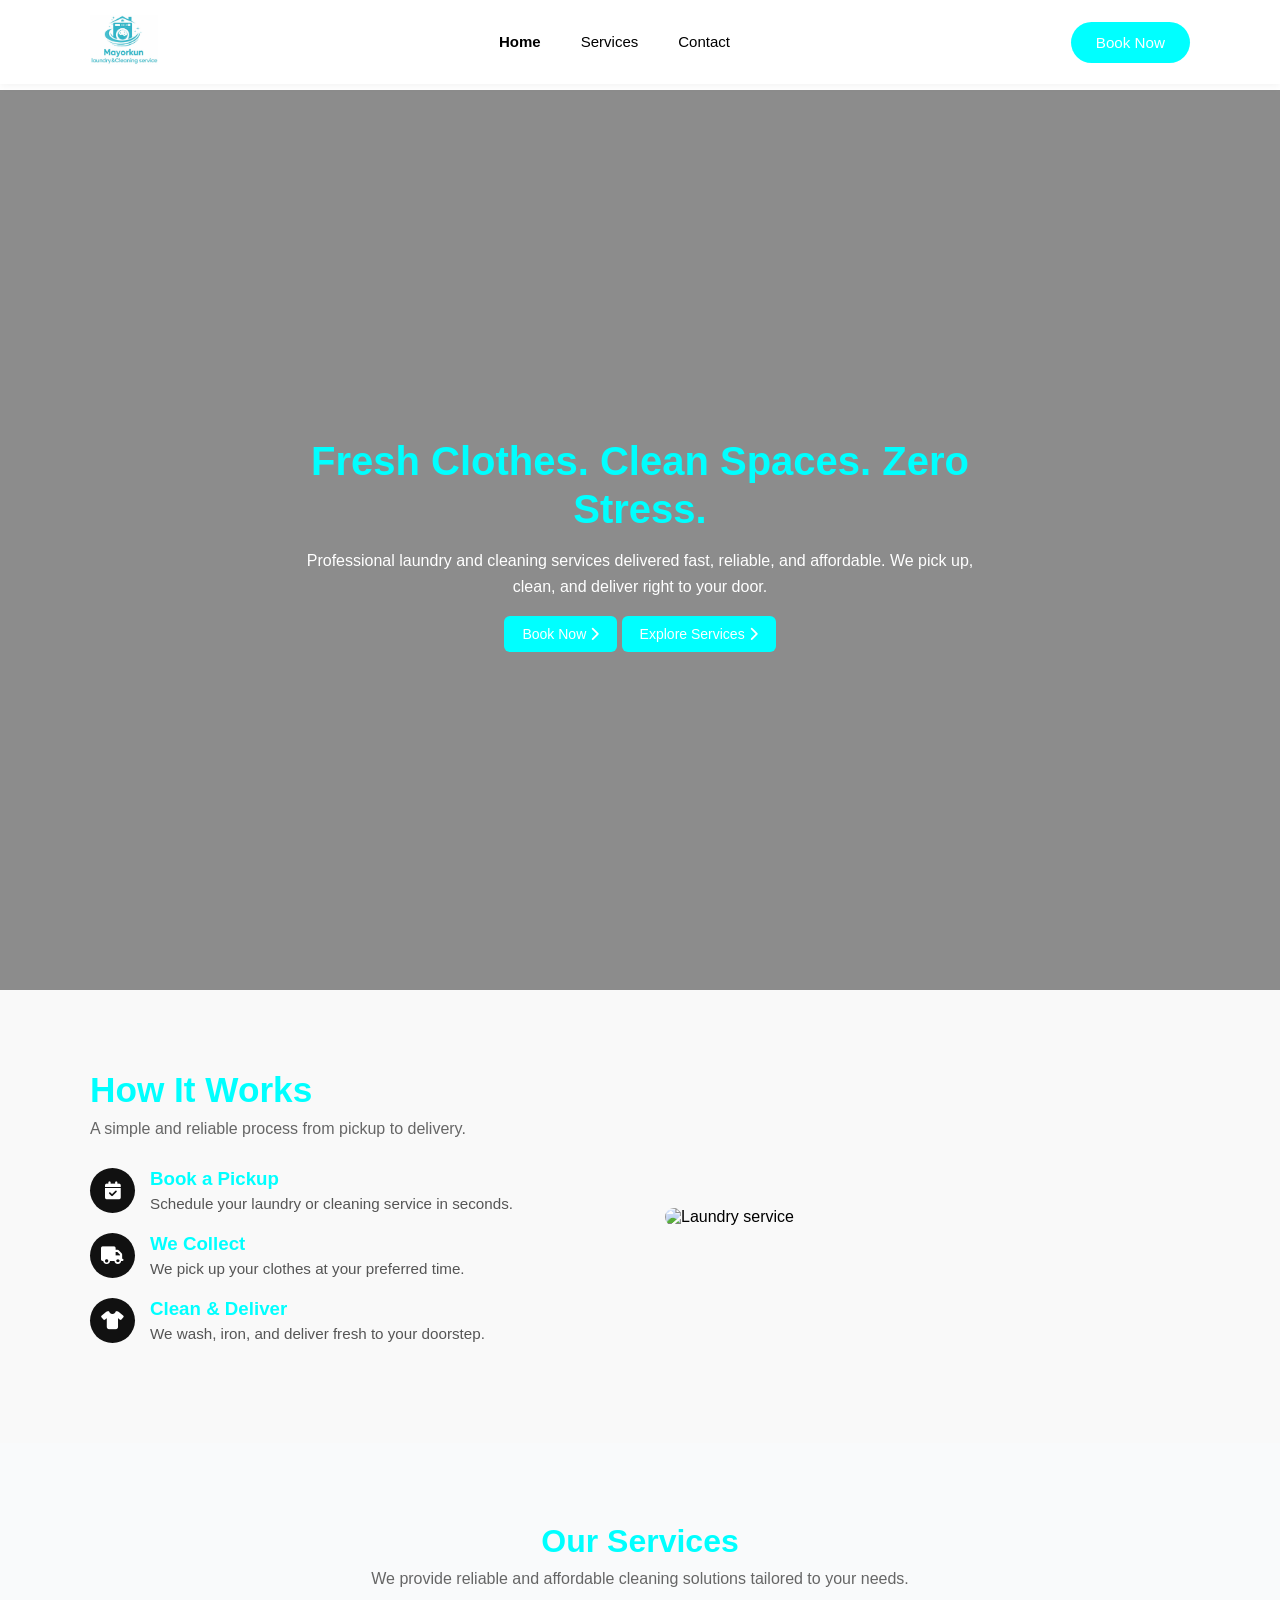
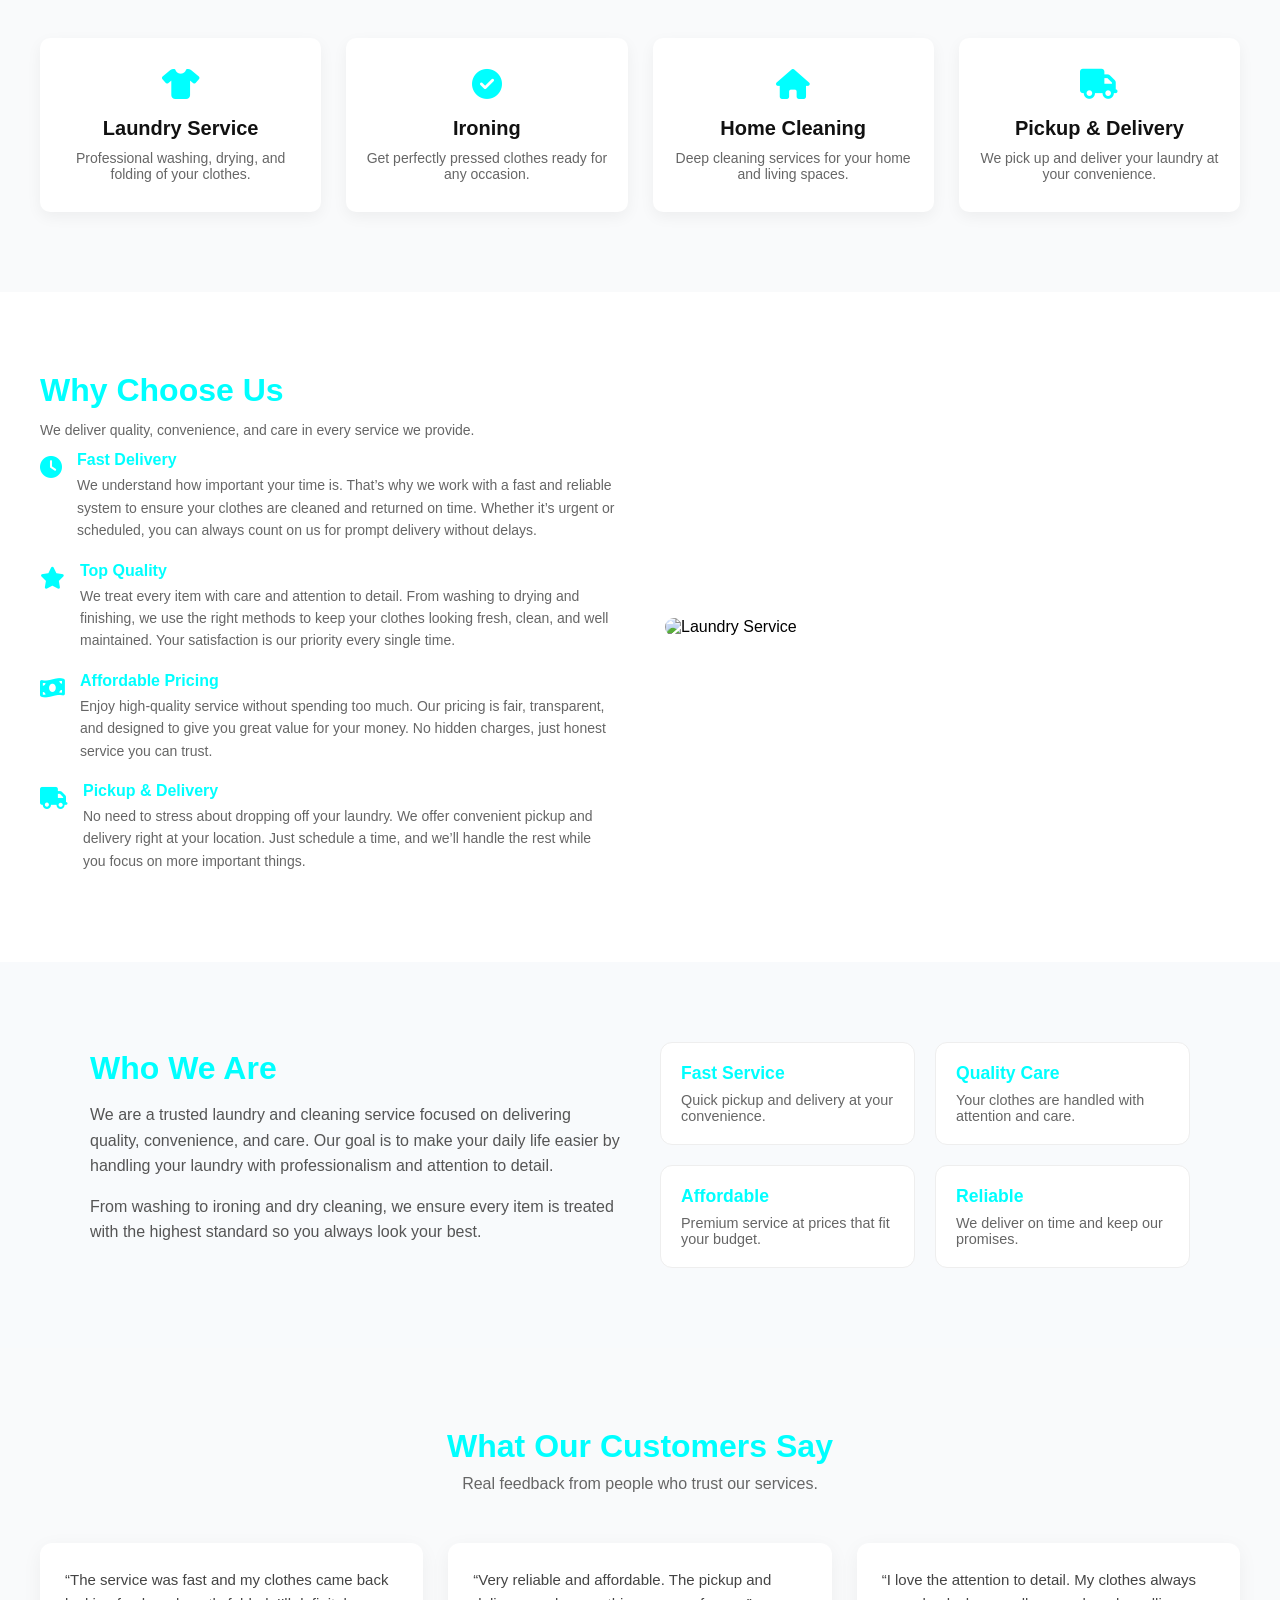
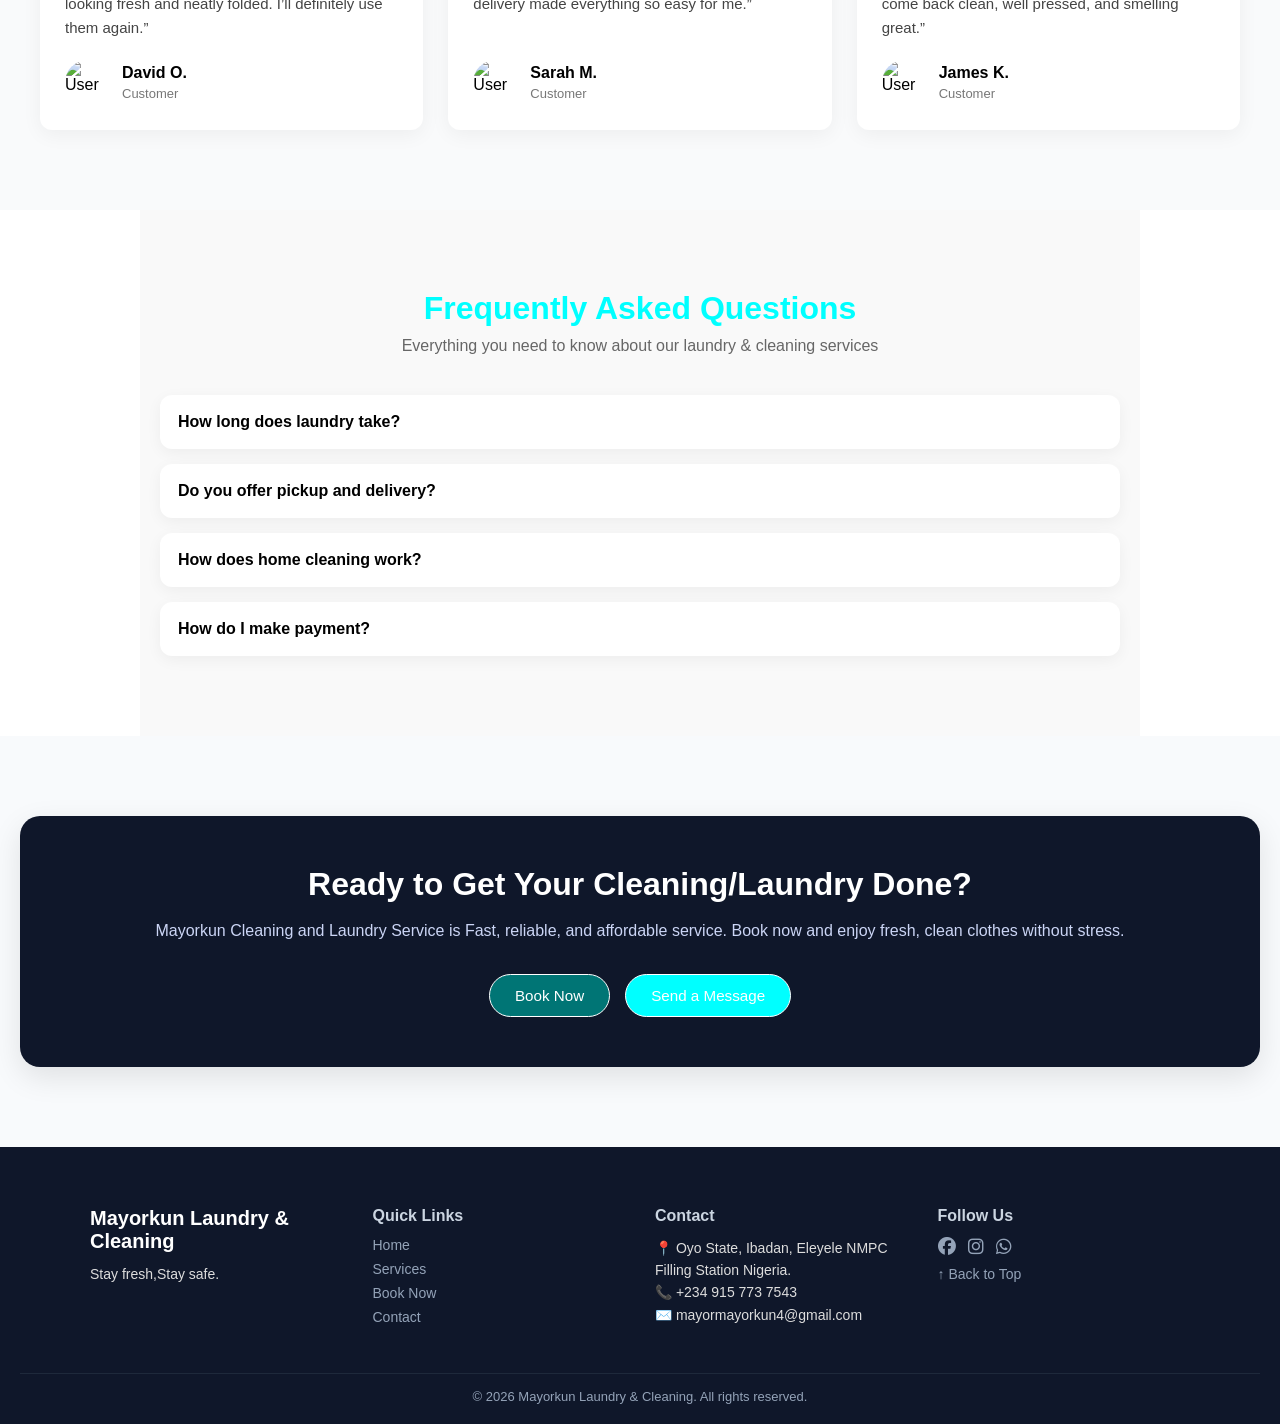
==== index.html @ 7043d541 "first commit" ====
<!DOCTYPE html>
<html lang="en">
<head>
<meta charset="UTF-8">
<meta name="viewport" content="width=device-width, initial-scale=1.0">
<title>Mayorkun Laundry & Cleaning Services</title>
<link rel="stylesheet" href="style.css">
<link rel="stylesheet" href="https://cdnjs.cloudflare.com/ajax/libs/font-awesome/6.5.1/css/all.min.css">
<link rel="icon" href="./favicon.ico">
</head>

<body>
    <header class="header">
  <div class="container nav-wrapper">

    <!-- LOGO -->
    <div class="logo">
      <img src="images/Mayorkun logo.png" alt="Mayorkun Logo">
    </div>

   <nav class="nav" id="navMenu">
          <ul role="role" class="nav-list">
            <li role="listitem"><a href="index.html" class="nav-link active">Home</a></li>
            <li role="listitem"><a href="services.html">Services</a></li>
            <li role="listitem"><a href="Contact.html">Contact</a></li>
          </ul>
        </nav>

      <!-- CTA inside mobile -->
      <a href="booking.html" class="btn mobile-btn">Book Now</a>
    </nav>

    <!-- CTA (Desktop) -->
    <a href="booking.html" class="btn desktop-btn">Book Now</a>

    <!-- TOGGLE -->
    <div class="menu-toggle" id="menuToggle">
      ☰
    </div>

  </div>
</header>

<section class="hero">
  <div class="hero-overlay"></div>

  <div class="hero-content">
    <h1>Fresh Clothes. Clean Spaces. Zero Stress.</h1>
    <p>Professional laundry and cleaning services delivered fast, reliable, and affordable. We pick up, clean, and deliver right to your door.</p>

    <div class="hero-buttons">
      <a href="booking.html" class="button-primary">Book Now <i class="fa-solid fa-chevron-right"></i></a>
      <a href="services.html" class="button-secondary">Explore Services <i class="fa-solid fa-chevron-right"></i></a>
    </div>
  </div>
</section>
  
<section class="how-section" id="how">
  <div class="how-wrapper">

    <div class="how-left">
      <h2>How It Works</h2>
      <p class="how-subtitle">
        A simple and reliable process from pickup to delivery.
      </p>

      <div class="how-step">
        <div class="how-icon">
          <i class="fas fa-calendar-check"></i>
        </div>
        <div class="how-text">
          <h3>Book a Pickup</h3>
          <p>Schedule your laundry or cleaning service in seconds.</p>
        </div>
      </div>

      <div class="how-step">
        <div class="how-icon">
          <i class="fas fa-truck"></i>
        </div>
        <div class="how-text">
          <h3>We Collect</h3>
          <p>We pick up your clothes at your preferred time.</p>
        </div>
      </div>

      <div class="how-step">
        <div class="how-icon">
          <i class="fas fa-shirt"></i>
        </div>
        <div class="how-text">
          <h3>Clean & Deliver</h3>
          <p>We wash, iron, and deliver fresh to your doorstep.</p>
        </div>
      </div>

    </div>

    <div class="how-right">
      <img src="./images/young-african-american-man-doing-laundry (1).jpg" alt="Laundry service">
    </div>

  </div>
</section>

<section class="services">
  <div class="services-wrapper">
    
    <div class="services-header">
      <h2>Our Services</h2>
      <p>We provide reliable and affordable cleaning solutions tailored to your needs.</p>
    </div>

    <div class="services-grid">

      <div class="service-card">
        <div class="icon">
          <i class="fas fa-tshirt"></i>
        </div>
        <h3>Laundry Service</h3>
        <p>Professional washing, drying, and folding of your clothes.</p>
      </div>

      <div class="service-card">
        <div class="icon">
          <i class="fas fa-check-circle"></i>
        </div>
        <h3>Ironing</h3>
        <p>Get perfectly pressed clothes ready for any occasion.</p>
      </div>

      <div class="service-card">
        <div class="icon">
          <i class="fas fa-home"></i>
        </div>
        <h3>Home Cleaning</h3>
        <p>Deep cleaning services for your home and living spaces.</p>
      </div>

      <div class="service-card">
        <div class="icon">
          <i class="fas fa-truck"></i>
        </div>
        <h3>Pickup & Delivery</h3>
        <p>We pick up and deliver your laundry at your convenience.</p>
      </div>

    </div>

  </div>
</section>

<section class="why-us">
  <div class="why-wrapper">

    <div class="why-text">
      <h2>Why Choose Us</h2>
      <p>We deliver quality, convenience, and care in every service we provide.</p>

      <div class="why-items">

        <div class="why-item">
          <i class="fas fa-clock"></i>
          <div>
            <h4>Fast Delivery</h4>
            <p>We understand how important your time is. That’s why we work with a fast and reliable system to ensure your clothes are cleaned and returned on time. Whether it’s urgent or scheduled, you can always count on us for prompt delivery without delays.</p>
          </div>
        </div>

        <div class="why-item">
          <i class="fas fa-star"></i>
          <div>
            <h4>Top Quality</h4>
            <p>We treat every item with care and attention to detail. From washing to drying and finishing, we use the right methods to keep your clothes looking fresh, clean, and well maintained. Your satisfaction is our priority every single time.</p>
          </div>
        </div>

        <div class="why-item">
          <i class="fas fa-money-bill-wave"></i>
          <div>
            <h4>Affordable Pricing</h4>
            <p>Enjoy high-quality service without spending too much. Our pricing is fair, transparent, and designed to give you great value for your money. No hidden charges, just honest service you can trust.</p>
          </div>
        </div>

        <div class="why-item">
          <i class="fas fa-truck"></i>
          <div>
            <h4>Pickup & Delivery</h4>
            <p>No need to stress about dropping off your laundry. We offer convenient pickup and delivery right at your location. Just schedule a time, and we’ll handle the rest while you focus on more important things.</p>
          </div>
        </div>

      </div>
    </div>

    <div class="why-image">
      <img src="./images/hero section img.jpg" alt="Laundry Service">
    </div>

  </div>
</section>

<section class="about-section">
  <div class="about-container">

    <!-- Left Content -->
    <div class="about-text">
      <h2>Who We Are</h2>
      <p>
        We are a trusted laundry and cleaning service focused on delivering
        quality, convenience, and care. Our goal is to make your daily life
        easier by handling your laundry with professionalism and attention to detail.
      </p>

      <p>
        From washing to ironing and dry cleaning, we ensure every item is treated
        with the highest standard so you always look your best.
      </p>
    </div>

    <!-- Right Content -->
    <div class="about-cards">

      <div class="about-card">
        <h3>Fast Service</h3>
        <p>Quick pickup and delivery at your convenience.</p>
      </div>

      <div class="about-card">
        <h3>Quality Care</h3>
        <p>Your clothes are handled with attention and care.</p>
      </div>

      <div class="about-card">
        <h3>Affordable</h3>
        <p>Premium service at prices that fit your budget.</p>
      </div>

      <div class="about-card">
        <h3>Reliable</h3>
        <p>We deliver on time and keep our promises.</p>
      </div>

    </div>

  </div>
</section>

<section class="testimonials">
  <div class="testimonials-wrapper">

    <div class="testimonials-header">
      <h2>What Our Customers Say</h2>
      <p>Real feedback from people who trust our services.</p>
    </div>

    <div class="testimonials-grid">

      <div class="testimonial-card">
        <p class="quote">
          “The service was fast and my clothes came back looking fresh and neatly folded. I’ll definitely use them again.”
        </p>
        <div class="user">
          <img src="./images/black man.jpg.jpg" alt="User">
          <div>
            <h4>David O.</h4>
            <span>Customer</span>
          </div>
        </div>
      </div>

      <div class="testimonial-card">
        <p class="quote">
          “Very reliable and affordable. The pickup and delivery made everything so easy for me.”
        </p>
        <div class="user">
          <img src="./images/stylish-african-american-girl-sunglasses-posed-modern-cafe.jpg" alt="User">
          <div>
            <h4>Sarah M.</h4>
            <span>Customer</span>
          </div>
        </div>
      </div>

      <div class="testimonial-card">
        <p class="quote">
          “I love the attention to detail. My clothes always come back clean, well pressed, and smelling great.”
        </p>
        <div class="user">
          <img src="./images/medium-shot-man-repairing-fashion-goods.jpg" alt="User">
          <div>
            <h4>James K.</h4>
            <span>Customer</span>
          </div>
        </div>
      </div>

    </div>

  </div>
</section>

<section class="faq-section">
  <h2>Frequently Asked Questions</h2>
  <p class="faq-subtitle">Everything you need to know about our laundry & cleaning services</p>

  <div class="faq-container">

    <div class="faq-item">
      <button class="faq-question">How long does laundry take?</button>
      <div class="faq-answer">
        <p>Standard laundry service is completed within 24–48 hours depending on the volume.</p>
      </div>
    </div>

    <div class="faq-item">
      <button class="faq-question">Do you offer pickup and delivery?</button>
      <div class="faq-answer">
        <p>Yes, we offer convenient pickup and delivery services for all laundry orders.</p>
      </div>
    </div>

    <div class="faq-item">
      <button class="faq-question">How does home cleaning work?</button>
      <div class="faq-answer">
        <p>Our team comes to your location at the scheduled time and handles all cleaning tasks professionally.</p>
      </div>
    </div>

    <div class="faq-item">
      <button class="faq-question">How do I make payment?</button>
      <div class="faq-answer">
        <p>Payment can be made after service completion via transfer or cash depending on your preference.</p>
      </div>
    </div>

  </div>
</section>
   
<section class="cta-section">
  <div class="cta-container">
    
    <h2>Ready to Get Your Cleaning/Laundry Done?</h2>
    <p>
      Mayorkun Cleaning and Laundry Service is Fast, reliable, and affordable service.
      Book now and enjoy fresh, clean clothes without stress.
    </p>

    <div class="cta-buttons">
      <a href="booking.html" class="btn primary">Book Now</a>
      <a href="contact.html" class="btn secondary">Send a Message</a>
    </div>

  </div>
</section>

<footer class="footer">

  <div class="footer-container">

    <!-- Brand -->
    <div class="footer-box">
      <h3>Mayorkun Laundry & Cleaning</h3>
      <p>Stay fresh,Stay safe.</p>
    </div>

    <!-- Quick Links -->
    <div class="footer-box">
      <h4>Quick Links</h4>
      <a href="index.html">Home</a>
      <a href="services.html">Services</a>
      <a href="booking.html">Book Now</a>
      <a href="contact.html">Contact</a>
    </div>

    <!-- Contact -->
    <div class="footer-box">
      <h4>Contact</h4>
      <p>📍 Oyo State, Ibadan, Eleyele NMPC Filling Station Nigeria.</p>
      <p>📞 +234 915 773 7543</p>
      <p>✉️ mayormayorkun4@gmail.com</p>
    </div>

    <!-- Social -->
    <div class="footer-box">
      <h4>Follow Us</h4>
      <div class="socials">
        <a href="#"><i class="fa-brands fa-facebook"></i></a>
        <a href="#"><i class="fa-brands fa-instagram"></i></a>
        <a href="#"><i class="fa-brands fa-whatsapp"></i></a>
      </div>

      <!-- BACK TO TOP -->
      <a href="#" class="back-to-top">
        ↑ Back to Top
      </a>
    </div>

  </div>

  <div class="footer-bottom">
    <p>© 2026 Mayorkun Laundry & Cleaning. All rights reserved.</p>
  </div>

</footer>

   <script src="./js/script.js"></script>
</body>
---- style.css ----
/* RESET */
* {
  margin: 0;
  padding: 0;
  box-sizing: border-box;
  font-family: Arial, sans-serif;
}

html {
  scroll-behavior: smooth;
}

/* CONTAINER */
.container {
  width: 90%;
  max-width: 1100px;
  margin: auto;
}

/* HEADER */
.header {
  position: fixed;
  width: 100%;
  top: 0;
  background: #fff;
  box-shadow: 0 2px 8px rgba(0, 0, 0, 0.05);
  z-index: 1000;
}

.nav-wrapper {
  display: flex;
  align-items: center;
  justify-content: space-between;
  padding: 15px 0;
}

/* LOGO */
.logo img {
  height: 50px;
  width: auto;
}

/* NAV */
.nav {
  display: flex;
  gap: 25px;
  align-items: center;
}

.nav a {
  text-decoration: none;
  color: black;
  font-size: 15px;
  transition: 0.3s;
}

.desktop-btn {
  display: inline-block;
}

.mobile-btn {
  display: none;
}

.nav a:hover {
  color: #007575;
}

.nav-link.active {
  font-weight: 600;
}

.nav ul {
  display: flex;
  gap: 40px;
  align-items: center;
  list-style: none; /* removes bullets */
  padding: 0;
  margin: 0;
}

.menu-toggle {
  color: aqua;
}

/* BUTTON */
.btn {
  background: #00ffff;
  color: white;
  padding: 10px 18px;
  border-radius: 6px;
  text-decoration: none;
  font-size: 14px;
  transition: 0.3s;
}

.btn:hover {
  background: #007575;
}

.hero-buttons {
  margin-top: 15px;
}

/* TOGGLE */
.menu-toggle {
  display: none;
  font-size: 26px;
  cursor: pointer;
}

.button-primary {
  background: #00ffff;
  color: white;
  padding: 10px 18px;
  border-radius: 6px;
  text-decoration: none;
  font-size: 14px;
  transition: 0.3s;
}

.button-primary:hover {
  background: #007575;
}

.button-secondary {
  background: #00ffff;
  color: white;
  padding: 10px 18px;
  border-radius: 6px;
  text-decoration: none;
  font-size: 14px;
  transition: 0.3s;
}

.button-secondary:hover {
  background: #007575;
}

.hero {
  position: relative;
  height: 100vh;
  margin-top: 90px;
  display: flex;
  align-items: center;
  justify-content: center;
  text-align: center;
  background: url("./images/hero\ img.jpg") center/cover no-repeat;
  overflow: hidden;
}

.hero-overlay {
  position: absolute;
  inset: 0;
  background: rgba(0, 0, 0, 0.45);
}

.hero-content {
  position: relative;
  z-index: 2;
  color: #fff;
  max-width: 750px;
  padding: 20px;
}

.hero-content h1 {
  font-size: 2.5rem;
  margin-bottom: 15px;
  line-height: 1.2;
  color: aqua;
}

.hero-content p {
  font-size: 1rem;
  color: #fff;
  margin-bottom: 25px;
  line-height: 1.6;
}

@keyframes heroZoom {
  from {
    transform: scale(1);
  }
  to {
    transform: scale(1.08);
  }
}

.hero {
  animation: heroZoom 12s ease-in-out infinite alternate;
}

.how-section {
  padding: 80px 20px;
  background: #f9f9f9;
}

/* WRAPPER (NO conflicts) */
.how-wrapper {
  max-width: 1100px;
  margin: auto;

  display: flex;
  align-items: center;
  justify-content: space-between;

  gap: 50px;
}

/* LEFT SIDE */
.how-left {
  flex: 1;
  color: #00ffff;
}

.how-left h2 {
  font-size: 2.2rem;
  margin-bottom: 10px;
}

.how-subtitle {
  color: #666;
  margin-bottom: 30px;
}

/* STEP BLOCK */
.how-step {
  display: flex;
  gap: 15px;
  margin-bottom: 20px;
  align-items: flex-start;
}

/* ICON */
.how-icon {
  width: 45px;
  height: 45px;
  background: #111;
  color: #fff;

  display: flex;
  align-items: center;
  justify-content: center;

  border-radius: 50%;
  flex-shrink: 0;
  font-size: 18px;
}

/* TEXT */
.how-text h3 {
  margin-bottom: 5px;
}

.how-text p {
  color: #555;
  font-size: 0.95rem;
}

/* RIGHT IMAGE */
.how-right {
  flex: 1;
}

.how-right img {
  width: 100%;
  display: block;
  border-radius: 10px;
}

.how-icon:hover {
  background: #00ffff;
}

.services {
  padding: 80px 20px;
  background: #f9fafb;
}

.services-wrapper {
  max-width: 1200px;
  margin: 0 auto;
}

.services-header {
  text-align: center;
  margin-bottom: 50px;
}

.services-header h2 {
  font-size: 32px;
  margin-bottom: 10px;
  color: #00ffff;
}

.services-header p {
  color: #666;
  font-size: 16px;
}

/* Grid */
.services-grid {
  display: grid;
  grid-template-columns: repeat(4, 1fr);
  gap: 25px;
}

/* Cards */
.service-card {
  background: #fff;
  padding: 30px 20px;
  text-align: center;
  border-radius: 10px;
  transition: 0.3s ease;
  box-shadow: 0 5px 15px rgba(0, 0, 0, 0.05);
}

.service-card:hover {
  transform: translateY(-10px);
}

.service-card .icon {
  font-size: 30px;
  margin-bottom: 15px;
  color: #00ffff;
}

.service-card h3 {
  font-size: 20px;
  margin-bottom: 10px;
  color: #111;
}

.service-card p {
  font-size: 14px;
  color: #666;
}

.why-us {
  padding: 80px 20px;
  background: #ffffff;
}

.why-wrapper {
  max-width: 1200px;
  margin: 0 auto;
  display: grid;
  grid-template-columns: 1fr 1fr;
  gap: 50px;
  align-items: center;
}

.why-text h2 {
  font-size: 32px;
  margin-bottom: 10px;
  color: #00ffff;
}

.why-text p {
  color: #666;
  margin-bottom: 10px;
  font-size: 14px;
  line-height: 1.6;
}

/* Items */
.why-items {
  display: flex;
  flex-direction: column;
  gap: 10px;
}

.why-item {
  display: flex;
  align-items: flex-start;
  gap: 15px;
}

.why-item i {
  font-size: 22px;
  color: #00ffff;
  margin-top: 5px;
}

.why-item h4 {
  margin-bottom: 5px;
  color: #00ffff;
}

.why-item p {
  font-size: 14px;
  color: #666;
}

/* Image */
.why-image img {
  width: 100%;
  border-radius: 10px;
}

.testimonials {
  padding: 80px 20px;
  background: #f9fafb;
}

.testimonials-wrapper {
  max-width: 1200px;
  margin: 0 auto;
}

.testimonials-header {
  text-align: center;
  margin-bottom: 50px;
}

.testimonials-header h2 {
  font-size: 32px;
  margin-bottom: 10px;
  color: #00ffff;
}

.testimonials-header p {
  color: #666;
}

/* Grid */
.testimonials-grid {
  display: grid;
  grid-template-columns: repeat(3, 1fr);
  gap: 25px;
}

/* Card */
.testimonial-card {
  background: #fff;
  padding: 25px;
  border-radius: 12px;
  box-shadow: 0 5px 20px rgba(0, 0, 0, 0.05);
  transition: 0.3s ease;
  display: flex;
  flex-direction: column;
  justify-content: space-between;
}

.testimonial-card:hover {
  transform: translateY(-8px);
}

/* Quote */
.quote {
  font-size: 15px;
  color: #444;
  line-height: 1.6;
  margin-bottom: 20px;
}

/* User */
.user {
  display: flex;
  align-items: center;
  gap: 12px;
}

.user img {
  width: 45px;
  height: 45px;
  border-radius: 50%;
  object-fit: cover;
}

.user h4 {
  font-size: 16px;
  margin-bottom: 2px;
}

.user span {
  font-size: 13px;
  color: #777;
}

.cta-section {
  background: #f8fafc;
  padding: 80px 20px;
  display: flex;
  justify-content: center;
}

/* Boxed container */
.cta-container {
  /* max-width: 700px; */
  width: 100%;
  background: #0f172a;
  color: #fff;
  padding: 50px 30px;
  border-radius: 20px;
  text-align: center;
  box-shadow: 0 10px 30px rgba(0, 0, 0, 0.1);
}

/* Text */
.cta-container h2 {
  font-size: 2rem;
  margin-bottom: 15px;
}

.cta-container p {
  font-size: 1rem;
  line-height: 1.6;
  margin-bottom: 30px;
  color: #cbd5f5;
}

/* Buttons */
.cta-buttons {
  display: flex;
  justify-content: center;
  gap: 15px;
  flex-wrap: wrap;
}

.btn {
  padding: 12px 25px;
  border-radius: 30px;
  text-decoration: none;
  font-size: 0.95rem;
  transition: 0.3s ease;
}

/* Primary */
.btn.primary {
  background: #007575;
  color: #fff;
  border: 1px solid #fff;
}

.btn.primary:hover {
  background: #00ffff;
  color: #fff;
}

/* Secondary */
.btn.secondary {
  border: 1px solid #fff;
  color: #fff;
}

.btn.secondary:hover {
  background: #fff;
  color: #0f172a;
}

.about-section {
  padding: 80px 20px;
  background: #f8fafc;
}

.about-container {
  max-width: 1100px;
  margin: auto;
  display: grid;
  grid-template-columns: 1fr 1fr;
  gap: 40px;
  align-items: center;
}

/* Text */
.about-text h2 {
  font-size: 2rem;
  margin-bottom: 15px;
  color: #00ffff;
}

.about-text p {
  color: #555;
  line-height: 1.6;
  margin-bottom: 15px;
}

/* Cards */
.about-cards {
  display: grid;
  grid-template-columns: repeat(2, 1fr);
  gap: 20px;
}

.about-card {
  background: #fff;
  padding: 20px;
  border-radius: 12px;
  border: 1px solid #eee;
  transition: 0.3s;
}

.about-card:hover {
  transform: translateY(-5px);
}

.about-card h3 {
  margin-bottom: 8px;
  font-size: 1.1rem;
  color: #00ffff;
}

.about-card p {
  font-size: 0.9rem;
  color: #666;
}

.order-page {
  padding: 40px 20px;
  background: #f4f7fb;
  min-height: 100vh;
  font-family: Arial, sans-serif;
}

/* BACK LINK */
.back-home {
  display: inline-block;
  margin-bottom: 20px;
  color: #333;
  text-decoration: none;
}

/* HEADER */
.order-header {
  text-align: center;
  margin-bottom: 10px;
}

.order-header h1 {
  font-size: 34px;
  margin-bottom: 8px;
  color: #00ffff;
}

.order-header p {
  color: #666;
}

/* SUB TEXT */
.sub-text {
  text-align: center;
  margin-bottom: 30px;
  color: #777;
}

/* MAIN GRID */
.order-container {
  display: grid;
  grid-template-columns: 1fr 1fr;
  gap: 30px;
}

/* SERVICES GRID */
.order-services {
  display: grid;
  grid-template-columns: repeat(2, 1fr);
  gap: 20px;
}

/* SERVICE CARD */
.order-card {
  background: #fff;
  padding: 20px;
  border-radius: 14px;
  cursor: pointer;
  border: 2px solid transparent;
  transition: 0.3s ease;
  box-shadow: 0 6px 18px rgba(0, 0, 0, 0.06);
  text-align: center;
}

.order-card i {
  font-size: 24px;
  margin-bottom: 10px;
  color: #007575;
}

.order-card h3 {
  margin-bottom: 6px;
}

.order-card p {
  font-size: 13px;
  color: #666;
}

.order-card:hover {
  transform: translateY(-5px);
  border-color: #00ffff;
}

/* ACTIVE STATE */
.order-card.active {
  border-color: #007575;
  background: #eef5ff;
}

/* FORM BOX */
.order-form-box {
  background: #fff;
  padding: 25px;
  border-radius: 14px;
  box-shadow: 0 10px 25px rgba(0, 0, 0, 0.08);
}

.order-form-box h2 {
  margin-bottom: 15px;
}

.order-form-box h2 {
  color: #00ffff;
}

/* FORM */
#orderForm {
  display: flex;
  flex-direction: column;
  gap: 12px;
}

/* INPUTS */
#orderForm input {
  padding: 12px;
  border-radius: 8px;
  border: 1px solid #ddd;
  font-size: 14px;
  transition: 0.2s;
}

#orderForm input:focus {
  border-color: #007575;
  outline: none;
}

/* LABELS */
#orderForm label {
  font-size: 13px;
  color: #555;
}

/* BUTTON */
#confirmBooking {
  margin-top: 10px;
  background: #00ffff;
  color: #fff;
  border: none;
  padding: 14px;
  border-radius: 8px;
  cursor: pointer;
  font-size: 15px;
  transition: 0.3s;
}

#confirmBooking:hover {
  background: #007575;
}

.whatsapp-note {
  margin-top: 10px;
  font-size: 13px;
  color: #666;
  text-align: center;
}

.whatsapp-note i {
  color: #25d366;
  margin-right: 5px;
}

/* FOOTER BASE */
.footer {
  background: #0f172a;
  color: #fff;
  padding: 60px 20px 20px;
}

/* GRID CONTAINER */
.footer-container {
  display: grid;
  grid-template-columns: repeat(4, 1fr);
  gap: 30px;
  max-width: 1100px;
  margin: auto;
}

/* BOXES */
.footer-box h3 {
  margin-bottom: 10px;
  font-size: 20px;
}

.footer-box h4 {
  margin-bottom: 12px;
  font-size: 16px;
  color: #cbd5e1;
}

.footer-box p {
  font-size: 14px;
  color: #ddd;
  line-height: 1.6;
}

/* LINKS */
.footer-box a {
  display: block;
  color: #94a3b8;
  text-decoration: none;
  margin-bottom: 8px;
  font-size: 14px;
  transition: 0.3s;
}

.footer-box a:hover {
  color: #fff;
  transform: translateX(5px);
}

/* SOCIAL ICONS */
.socials {
  display: flex;
  gap: 12px;
  margin-top: 10px;
}

.socials a {
  color: #94a3b8;
  font-size: 18px;
  transition: 0.3s;
}

.socials a:hover {
  color: #fff;
  transform: scale(1.2);
}

/* BOTTOM BAR */
.footer-bottom {
  text-align: center;
  margin-top: 40px;
  padding-top: 15px;
  border-top: 1px solid #1e293b;
  font-size: 13px;
  color: #94a3b8;
}

.lc-services-page {
  font-family: Arial, sans-serif;
  color: #222;
}

/* =========================
   HERO SECTION
========================= */
.lc-hero-section {
  background:
    linear-gradient(rgba(0, 0, 0, 0.6), rgba(0, 0, 0, 0.6)),
    url(./images/young-african-american-man-doing-laundry\ \(2\).jpg)
      center/cover no-repeat;
  color: white;
  padding: 100px 20px;
  text-align: center;
  margin-top: 80px;
  height: 127vh;
}

.lc-hero-section h1 {
  font-size: 40px;
  margin-bottom: 10px;
  margin-top: 180px;
}

.lc-hero-section p {
  font-size: 18px;
  opacity: 0.9;
}

.lc-hero-btn {
  margin-top: 20px;
  padding: 12px 25px;
  background: #00ffff;
  border: none;
  color: white;
  cursor: pointer;
  border-radius: 6px;
  font-size: 16px;
}

.lc-hero-btn:hover {
  background: #007575;
}

/* =========================
   SERVICES SECTION
========================= */
.lc-offer-section {
  padding: 60px 20px;
  text-align: center;
}

.lc-offer-section h2 {
  font-size: 30px;
  margin-bottom: 10px;
  color: #00ffff;
}

.lc-steps-section h2 {
  color: #00ffff;
  font-size: 30px;
  margin-bottom: 30px;
}

.lc-video-section h2 {
  color: #00ffff;
  font-size: 30px;
  margin-bottom: 30px;
}

.lc-offer-grid {
  display: grid;
  grid-template-columns: repeat(auto-fit, minmax(220px, 1fr));
  gap: 20px;
  margin-top: 30px;
}

.lc-offer-card {
  background: #fff;
  border: 1px solid #eee;
  padding: 20px;
  border-radius: 10px;
  box-shadow: 0 2px 10px rgba(0, 0, 0, 0.05);
}

.lc-offer-card h3 {
  margin-bottom: 10px;
  color: #007575;
}

.lc-offer-btn {
  margin-top: 10px;
  padding: 8px 15px;
  background: #222;
  color: white;
  border: none;
  border-radius: 5px;
  cursor: pointer;
}

/* =========================
   SHOWCASE SECTION
========================= */
.lc-showcase-section {
  padding: 60px 20px;
  background: #f9f9f9;
  text-align: center;
}

.lc-showcase-grid {
  display: grid;
  grid-template-columns: repeat(auto-fit, minmax(250px, 1fr));
  gap: 15px;
  margin-top: 30px;
}

.lc-showcase-grid img {
  width: 100%;
  height: 220px;
  object-fit: cover;
  border-radius: 10px;
}

.lc-showcase-section {
  color: #00ffff;
  font-weight: 500;
}

/* =========================
   VIDEO SECTION
========================= */
.lc-video-section {
  padding: 60px 20px;
  text-align: center;
}

.lc-video-box {
  max-width: 800px;
  margin: auto;
}

.lc-video-box video {
  width: 100%;
  border-radius: 10px;
}

/* =========================
   STEPS SECTION
========================= */
.lc-steps-section {
  padding: 60px 20px;
  background: #fff;
  text-align: center;
}

.lc-steps {
  display: flex;
  flex-wrap: wrap;
  justify-content: center;
  gap: 15px;
  margin-top: 30px;
}

.lc-step {
  background: #f1f1f1;
  padding: 15px 20px;
  border-radius: 8px;
  min-width: 180px;
}

/* =========================
   CTA SECTION
========================= */
.lc-cta-section {
  padding: 70px 20px;
  background: #00c2a8;
  color: white;
  text-align: center;
}

.lc-cta-section button {
  padding: 12px 25px;
  border: none;
  background: white;
  color: #00c2a8;
  font-size: 16px;
  border-radius: 6px;
  cursor: pointer;
  margin-top: 15px;
}

.lc-contact-page {
    font-family: Arial, sans-serif;
    color: #222;
}

/* =========================
   HERO
========================= */
.lc-contact-hero {
    text-align: center;
    padding: 80px 20px;
    background: #00c2a8;
    color: white;
    margin-top: 50px;
}

.lc-contact-hero h1 {
    font-size: 36px;
    margin-bottom: 10px;
}

/* =========================
   MAIN SECTION
========================= */
.lc-contact-main {
    display: flex;
    gap: 40px;
    padding: 60px 20px;
    max-width: 1100px;
    margin: auto;
}

/* =========================
   CONTACT INFO
========================= */
.lc-contact-info {
    flex: 1;
}

.lc-contact-info h2 {
    margin-bottom: 10px;
    color: #00ffff;
}

.lc-contact-item {
    margin-top: 15px;
}

/* =========================
   FORM BOX
========================= */
.lc-contact-form-box {
    flex: 1;
    background: #f9f9f9;
    padding: 30px;
    border-radius: 10px;
}

.lc-contact-form-box h2 {
    margin-bottom: 10px;
    color: #00ffff;
}

.lc-contact-form {
    display: flex;
    flex-direction: column;
    gap: 15px;
}

.lc-contact-cta p{
  margin-top: 5px;
  padding: 10px;
}

.lc-whatsapp-btn {
    display: inline-block;
    padding: 12px 25px;
    background: #1e293b;
    color: white;
    text-decoration: none;
    border-radius: 6px;
    font-size: 16px;
}

.lc-whatsapp-btn:hover {
    background: #00ffff;
}

.lc-contact-form input,
.lc-contact-form textarea {
    padding: 12px;
    border: 1px solid #ddd;
    border-radius: 6px;
    font-size: 14px;
}

.lc-contact-form button {
    padding: 12px;
    background: #00ffff;
    border: none;
    color: white;
    border-radius: 6px;
    cursor: pointer;
    font-size: 16px;
}

.lc-contact-form button:hover {
    background: #007575;
}

/* =========================
   CTA SECTION
========================= */
.lc-contact-cta {
    text-align: center;
    padding: 60px 20px;
    background: #00c2a8;
    color: white;
    margin-bottom: 30px;
    border-radius: 8px;
}

.lc-cta-container {
    max-width: 900px;
    margin: 0 auto;
}

.lc-contact-cta button {
    margin-top: 15px;
    padding: 12px 25px;
    background: #0f172a;
    border: none;
    color: white;
    border-radius: 6px;
    cursor: pointer;
}

input:disabled {
  opacity: 0.5;
  cursor: not-allowed;
}

.faq-section {
  padding: 80px 20px;
  background: #f9f9f9;
  max-width: 1000px;
  margin: auto;
}

.faq-section h2 {
  text-align: center;
  font-size: 32px;
  margin-bottom: 10px;
  color: #00ffff;
}

.faq-subtitle {
  text-align: center;
  color: #666;
  margin-bottom: 40px;
}

.faq-container {
  display: flex;
  flex-direction: column;
  gap: 15px;
}

.faq-item {
  background: #fff;
  border-radius: 12px;
  overflow: hidden;
  box-shadow: 0 4px 15px rgba(0,0,0,0.05);
}

.faq-question {
  width: 100%;
  padding: 18px;
  text-align: left;
  font-size: 16px;
  font-weight: 600;
  border: none;
  background: none;
  cursor: pointer;
}

.faq-answer {
  max-height: 0;
  overflow: hidden;
  transition: 0.3s ease;
  padding: 0 18px;
}

.faq-item.active .faq-answer {
  max-height: 200px;
  padding: 0 18px 18px;
}

/* RESPONSIVE */
@media (max-width: 768px) {
  .nav {
    position: absolute;
    top: 70px;
    right: -100%;
    width: 200px;
    background: #00ffff;
    padding: 30px;
    box-shadow: 0 5px 15px rgba(0, 0, 0, 0.1);
    transition: 0.3s;

    display: flex;
    flex-direction: column;
    gap: 25px;
    border-radius: 10px;
  }

  .lc-hero-section {
    margin-top: 50px;
    height: 80vh;
  }

  .lc-contact-main {
    flex-direction: column;
  }

  .about-container {
    grid-template-columns: 1fr;
  }

  .about-cards {
    grid-template-columns: 1fr;
  }

  .order-container {
    grid-template-columns: 1fr;
  }

  .order-services {
    grid-template-columns: 1fr;
  }

  .nav.active {
    right: 0;
  }

  /* Only if ul is inside nav */
  .nav ul {
    list-style: none;
    padding: 0;
    margin: 0;

    display: flex;
    flex-direction: column;
    gap: 15px;
  }

  .desktop-btn {
    display: none;
  }

  .mobile-btn {
    display: block;
    margin-top: 10px;
    text-align: center;
  }

  .cta-container h2 {
    font-size: 1.5rem;
  }

  .cta-container p {
    font-size: 0.95rem;
  }

  .menu-toggle {
    display: block;
  }

  .how-wrapper {
    flex-direction: column;
    text-align: center;
  }

  .how-right {
    order: -1;
  }

  .how-step {
    /* justify-content: center; */
    text-align: left;
    font-size: 1.2rem;
  }

  .how-left,
  .how-right {
    width: 100%;
  }
}

@media (max-width: 900px) {
  .footer-container {
    grid-template-columns: repeat(2, 1fr);
  }
}

@media (max-width: 992px) {
  .services-grid {
    grid-template-columns: repeat(2, 1fr);
  }

  .why-wrapper {
    grid-template-columns: 1fr;
  }

  .why-image {
    order: -1;
  }

  .testimonials-grid {
    grid-template-columns: repeat(2, 1fr);
  }
}

@media (max-width: 600px) {
  .services-grid {
    grid-template-columns: 1fr;
  }

  .services-header h2 {
    font-size: 26px;
  }

  .why-text h2 {
    font-size: 26px;
  }

  .testimonials-grid {
    grid-template-columns: 1fr;
  }

  .testimonials-header h2 {
    font-size: 26px;
  }

  .order-header h1 {
    font-size: 1.6rem;
  }

  .footer-container {
    grid-template-columns: 1fr;
    text-align: center;
  }

  .socials {
    justify-content: center;
  }

  .lc-hero-section h1 {
    font-size: 28px;
  }
}
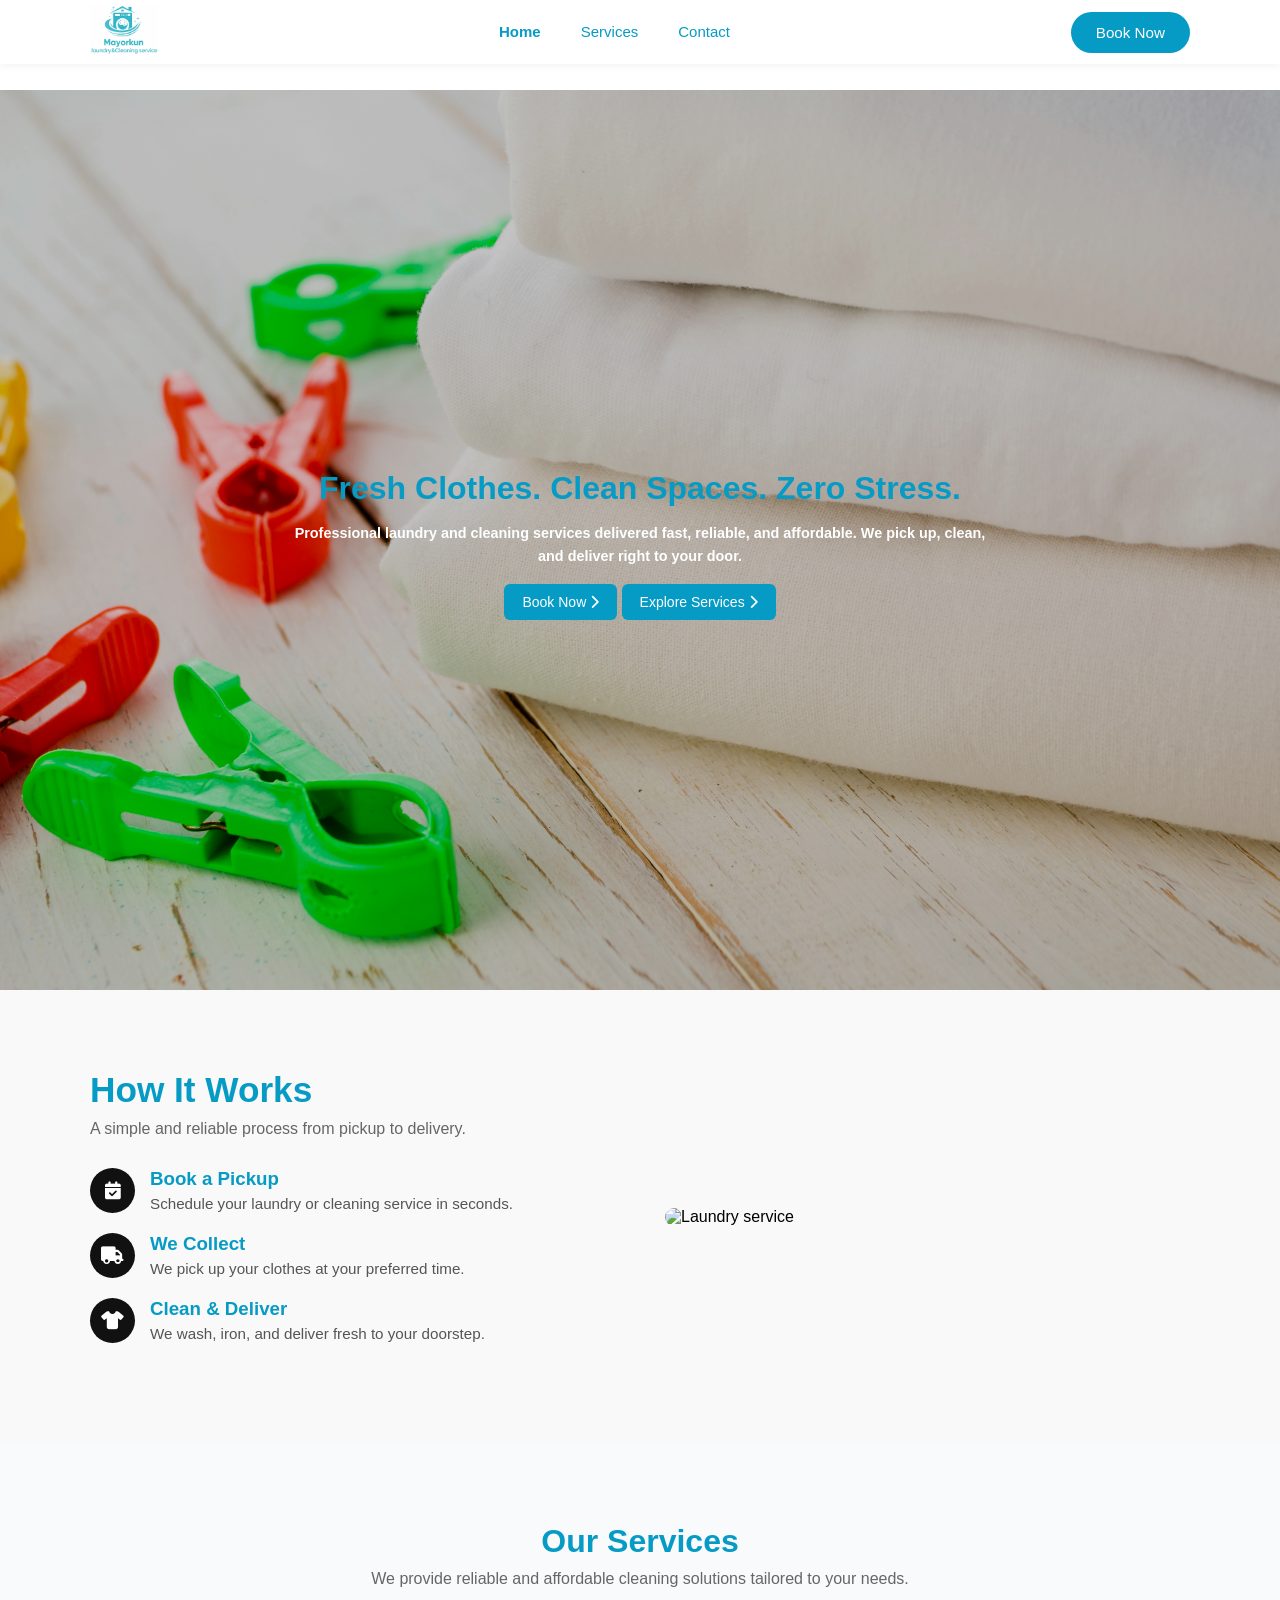
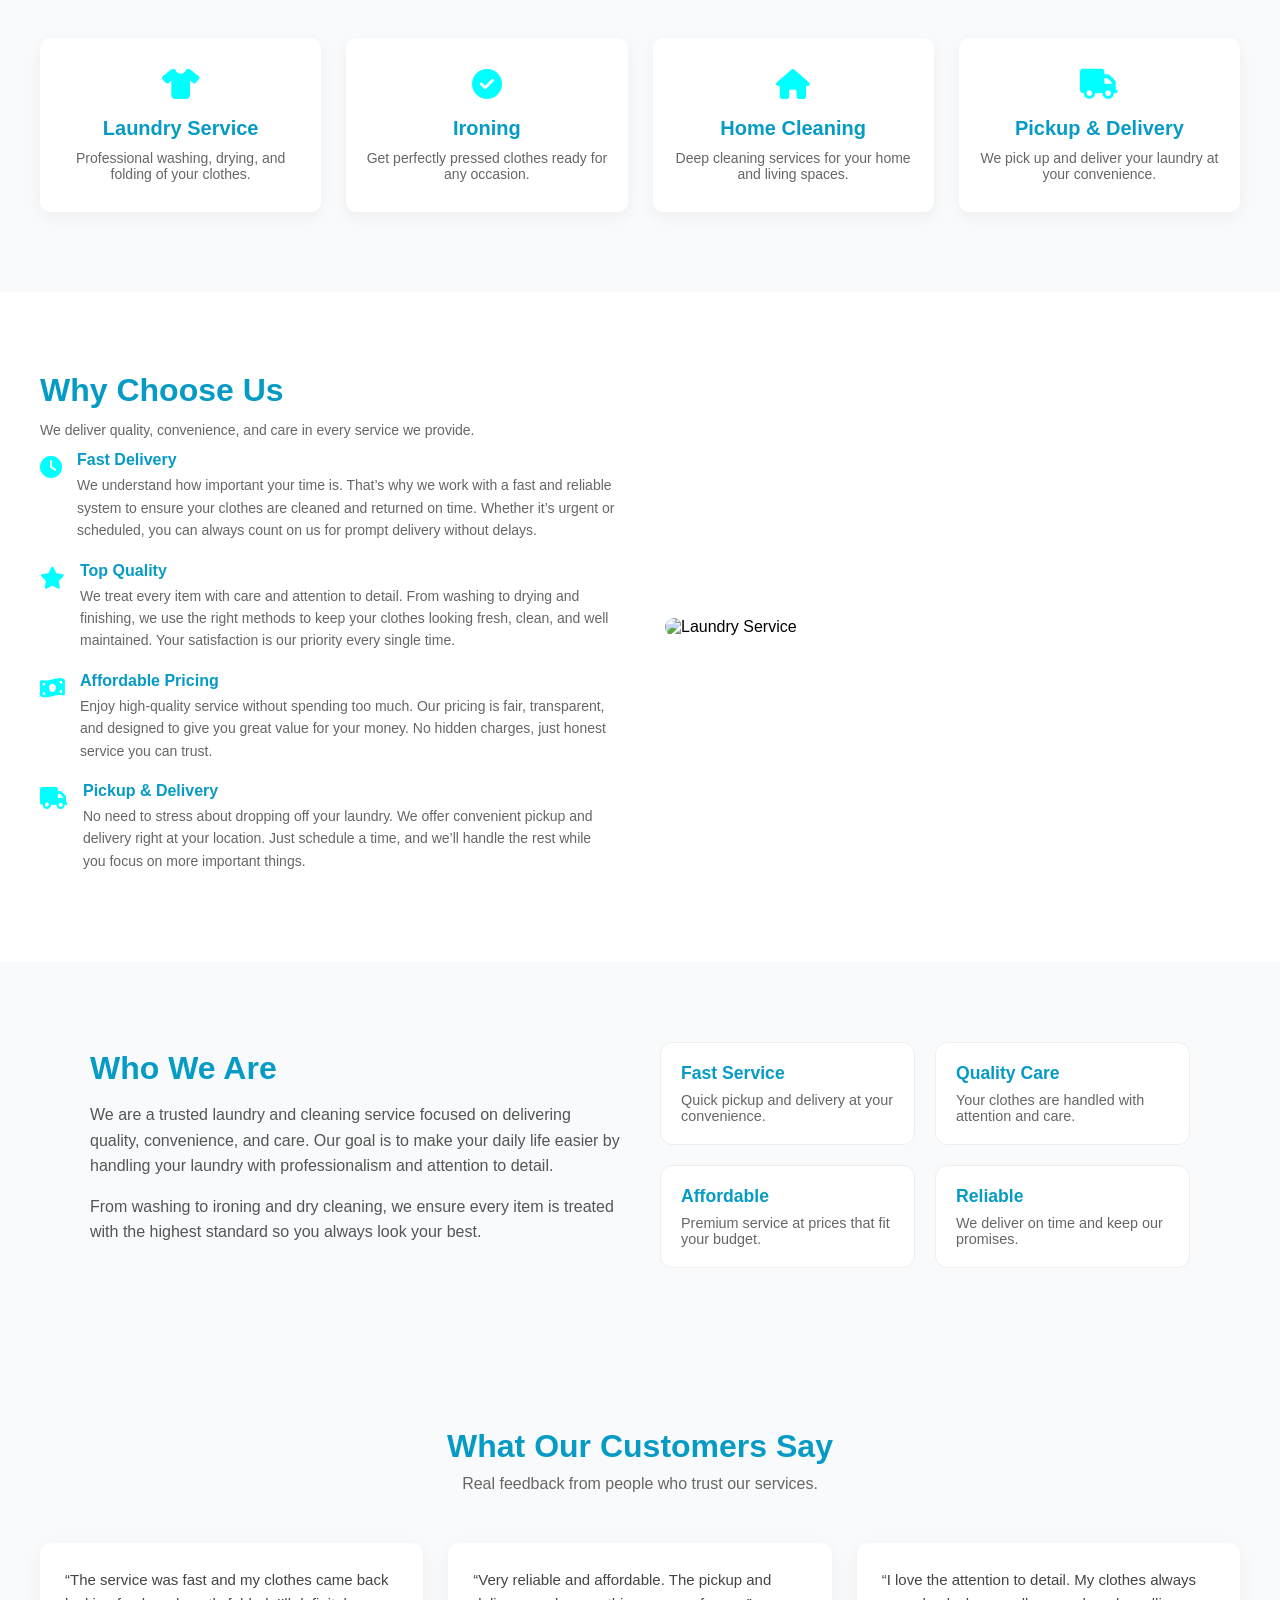
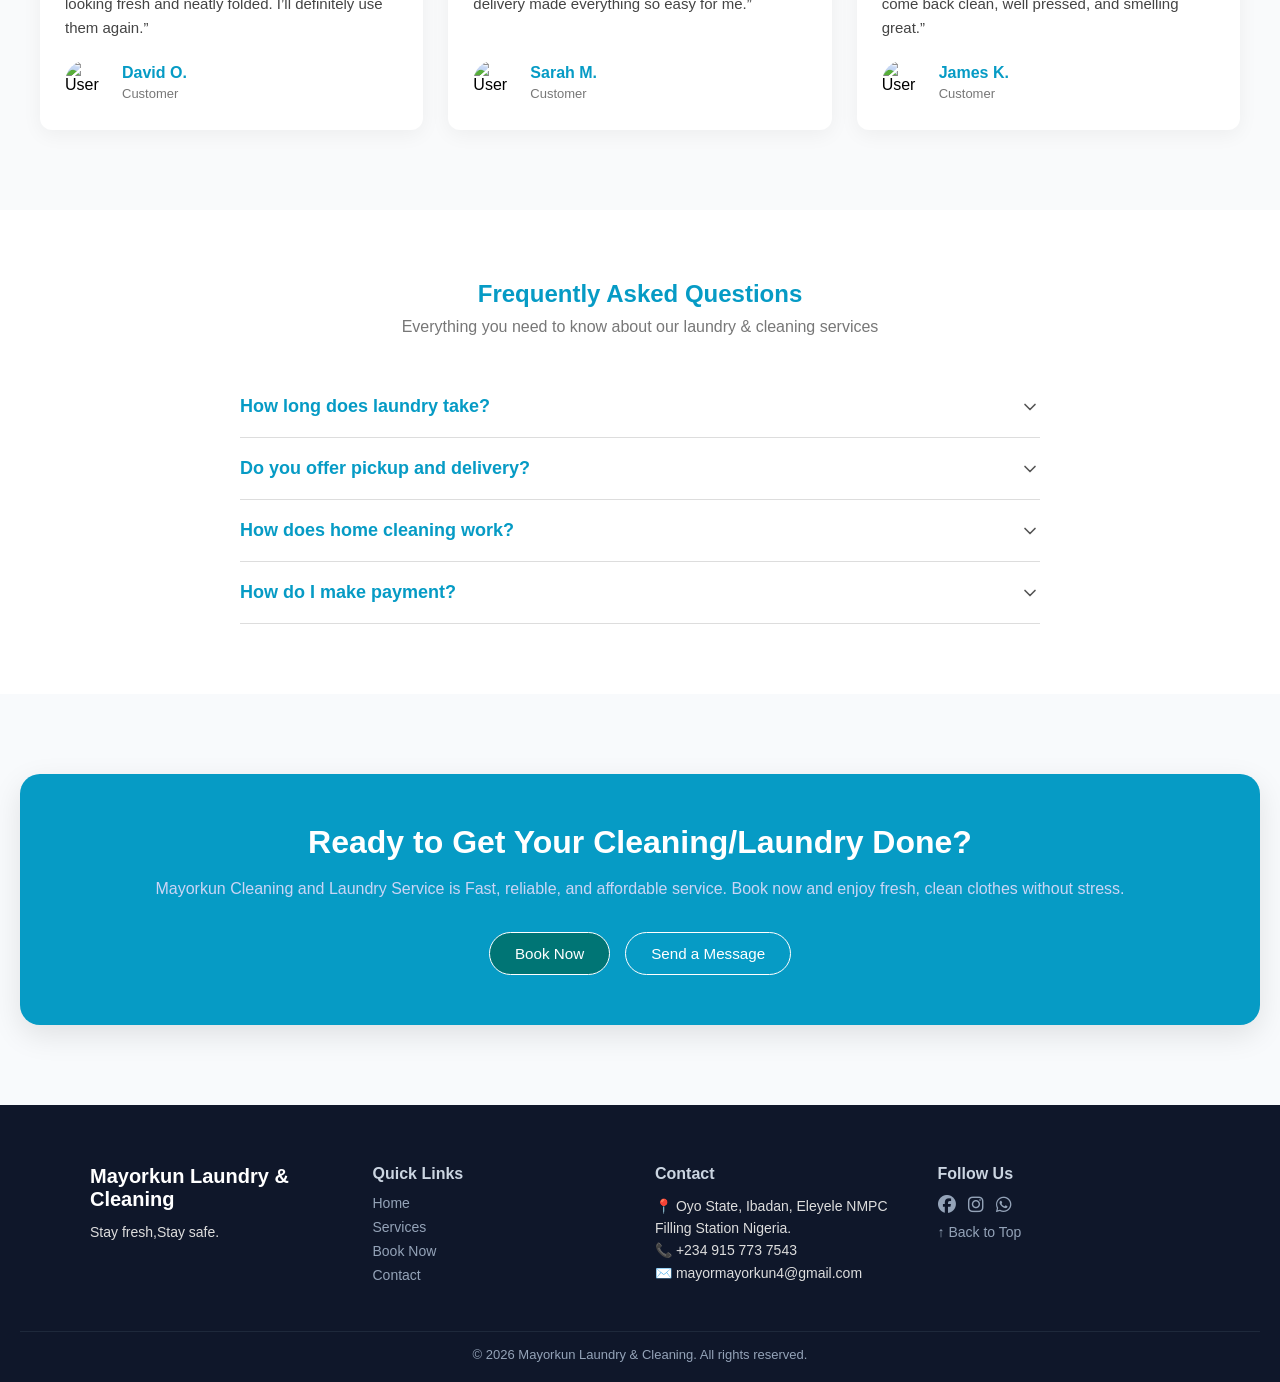
==== commit f0d7733a: "update all chnage" ====
--- a/index.html
+++ b/index.html
@@ -301,42 +301,82 @@
   </div>
 </section>
 
+
 <section class="faq-section">
-  <h2>Frequently Asked Questions</h2>
-  <p class="faq-subtitle">Everything you need to know about our laundry & cleaning services</p>
-
-  <div class="faq-container">
-
-    <div class="faq-item">
-      <button class="faq-question">How long does laundry take?</button>
-      <div class="faq-answer">
-        <p>Standard laundry service is completed within 24–48 hours depending on the volume.</p>
-      </div>
-    </div>
-
-    <div class="faq-item">
-      <button class="faq-question">Do you offer pickup and delivery?</button>
-      <div class="faq-answer">
-        <p>Yes, we offer convenient pickup and delivery services for all laundry orders.</p>
-      </div>
-    </div>
-
-    <div class="faq-item">
-      <button class="faq-question">How does home cleaning work?</button>
-      <div class="faq-answer">
-        <p>Our team comes to your location at the scheduled time and handles all cleaning tasks professionally.</p>
-      </div>
-    </div>
-
-    <div class="faq-item">
-      <button class="faq-question">How do I make payment?</button>
-      <div class="faq-answer">
-        <p>Payment can be made after service completion via transfer or cash depending on your preference.</p>
-      </div>
-    </div>
-
-  </div>
-</section>
+    <h2>Frequently Asked Questions</h2>
+    <p class="faq-subtitle">
+        Everything you need to know about our laundry & cleaning services
+    </p>
+
+    <div class="faq-container">
+
+        <div class="faq-item">
+            <button class="faq-question">
+                <span>How long does laundry take?</span>
+
+                <svg class="faq-icon" viewBox="0 0 24 24">
+                    <path d="M6 9l6 6 6-6"></path>
+                </svg>
+            </button>
+
+            <div class="faq-answer">
+                <p>
+                    Standard laundry service is completed within 24–48 hours depending on the volume.
+                </p>
+            </div>
+        </div>
+
+        <div class="faq-item">
+            <button class="faq-question">
+                <span>Do you offer pickup and delivery?</span>
+
+                <svg class="faq-icon" viewBox="0 0 24 24">
+                    <path d="M6 9l6 6 6-6"></path>
+                </svg>
+            </button>
+
+            <div class="faq-answer">
+                <p>
+                    Yes. We offer fast pickup and delivery services for all laundry and dry cleaning orders.
+                </p>
+            </div>
+        </div>
+
+        <div class="faq-item">
+            <button class="faq-question">
+                <span>How does home cleaning work?</span>
+
+                <svg class="faq-icon" viewBox="0 0 24 24">
+                    <path d="M6 9l6 6 6-6"></path>
+                </svg>
+            </button>
+
+            <div class="faq-answer">
+                <p>
+                    Simply book a date and time. Our professional cleaners arrive at your location with the necessary cleaning supplies.
+                </p>
+            </div>
+        </div>
+
+        <div class="faq-item">
+            <button class="faq-question">
+                <span>How do I make payment?</span>
+
+                <svg class="faq-icon" viewBox="0 0 24 24">
+                    <path d="M6 9l6 6 6-6"></path>
+                </svg>
+            </button>
+
+            <div class="faq-answer">
+                <p>
+                    You can pay via bank transfer, POS or cash after your service has been completed.
+                </p>
+            </div>
+        </div>
+
+    </div>
+</section>
+
    
 <section class="cta-section">
   <div class="cta-container">
--- a/style.css
+++ b/style.css
@@ -31,7 +31,7 @@
   display: flex;
   align-items: center;
   justify-content: space-between;
-  padding: 15px 0;
+  padding: 5px 0;
 }
 
 /* LOGO */
@@ -49,7 +49,7 @@
 
 .nav a {
   text-decoration: none;
-  color: black;
+  color: #069bc5;
   font-size: 15px;
   transition: 0.3s;
 }
@@ -80,12 +80,12 @@
 }
 
 .menu-toggle {
-  color: aqua;
+  color: #069bc5;
 }
 
 /* BUTTON */
 .btn {
-  background: #00ffff;
+  background: #069bc5;
   color: white;
   padding: 10px 18px;
   border-radius: 6px;
@@ -110,7 +110,7 @@
 }
 
 .button-primary {
-  background: #00ffff;
+  background: #069bc5;
   color: white;
   padding: 10px 18px;
   border-radius: 6px;
@@ -124,7 +124,7 @@
 }
 
 .button-secondary {
-  background: #00ffff;
+  background: #069bc5;
   color: white;
   padding: 10px 18px;
   border-radius: 6px;
@@ -145,14 +145,14 @@
   align-items: center;
   justify-content: center;
   text-align: center;
-  background: url("./images/hero\ img.jpg") center/cover no-repeat;
+  background: url("./images/hero_img_4608x3456.webp") center/cover no-repeat;
   overflow: hidden;
 }
 
 .hero-overlay {
   position: absolute;
   inset: 0;
-  background: rgba(0, 0, 0, 0.45);
+  background: rgba(0, 0, 0, 0.2);
 }
 
 .hero-content {
@@ -164,17 +164,18 @@
 }
 
 .hero-content h1 {
-  font-size: 2.5rem;
+  font-size: 2rem;
   margin-bottom: 15px;
   line-height: 1.2;
-  color: aqua;
+  color: #069bc5;
 }
 
 .hero-content p {
-  font-size: 1rem;
+  font-size: 0.9rem;
   color: #fff;
   margin-bottom: 25px;
   line-height: 1.6;
+  font-weight: 600;
 }
 
 @keyframes heroZoom {
@@ -210,7 +211,7 @@
 /* LEFT SIDE */
 .how-left {
   flex: 1;
-  color: #00ffff;
+  color: #069bc5;
 }
 
 .how-left h2 {
@@ -290,7 +291,7 @@
 .services-header h2 {
   font-size: 32px;
   margin-bottom: 10px;
-  color: #00ffff;
+  color: #069bc5;
 }
 
 .services-header p {
@@ -328,7 +329,7 @@
 .service-card h3 {
   font-size: 20px;
   margin-bottom: 10px;
-  color: #111;
+  color: #069bc5;
 }
 
 .service-card p {
@@ -353,7 +354,7 @@
 .why-text h2 {
   font-size: 32px;
   margin-bottom: 10px;
-  color: #00ffff;
+  color: #069bc5;
 }
 
 .why-text p {
@@ -384,7 +385,7 @@
 
 .why-item h4 {
   margin-bottom: 5px;
-  color: #00ffff;
+  color: #069bc5;
 }
 
 .why-item p {
@@ -416,7 +417,7 @@
 .testimonials-header h2 {
   font-size: 32px;
   margin-bottom: 10px;
-  color: #00ffff;
+  color: #069bc5;
 }
 
 .testimonials-header p {
@@ -471,6 +472,7 @@
 .user h4 {
   font-size: 16px;
   margin-bottom: 2px;
+  color: #069bc5;
 }
 
 .user span {
@@ -489,7 +491,7 @@
 .cta-container {
   /* max-width: 700px; */
   width: 100%;
-  background: #0f172a;
+  background: #069bc5;
   color: #fff;
   padding: 50px 30px;
   border-radius: 20px;
@@ -567,7 +569,7 @@
 .about-text h2 {
   font-size: 2rem;
   margin-bottom: 15px;
-  color: #00ffff;
+  color: #069bc5;
 }
 
 .about-text p {
@@ -598,7 +600,7 @@
 .about-card h3 {
   margin-bottom: 8px;
   font-size: 1.1rem;
-  color: #00ffff;
+  color: #069bc5;
 }
 
 .about-card p {
@@ -617,7 +619,7 @@
 .back-home {
   display: inline-block;
   margin-bottom: 20px;
-  color: #333;
+  color: #b5053a;
   text-decoration: none;
 }
 
@@ -630,7 +632,7 @@
 .order-header h1 {
   font-size: 34px;
   margin-bottom: 8px;
-  color: #00ffff;
+  color: #069bc5;
 }
 
 .order-header p {
@@ -641,7 +643,8 @@
 .sub-text {
   text-align: center;
   margin-bottom: 30px;
-  color: #777;
+  color: #111;
+  font-weight: 600;
 }
 
 /* MAIN GRID */
@@ -678,6 +681,7 @@
 
 .order-card h3 {
   margin-bottom: 6px;
+  color: #069bc5;
 }
 
 .order-card p {
@@ -709,7 +713,7 @@
 }
 
 .order-form-box h2 {
-  color: #00ffff;
+  color: #069bc5;
 }
 
 /* FORM */
@@ -742,7 +746,7 @@
 /* BUTTON */
 #confirmBooking {
   margin-top: 10px;
-  background: #00ffff;
+  background: #069bc5;
   color: #fff;
   border: none;
   padding: 14px;
@@ -879,7 +883,7 @@
 .lc-hero-btn {
   margin-top: 20px;
   padding: 12px 25px;
-  background: #00ffff;
+  background: #069bc5;
   border: none;
   color: white;
   cursor: pointer;
@@ -902,17 +906,17 @@
 .lc-offer-section h2 {
   font-size: 30px;
   margin-bottom: 10px;
-  color: #00ffff;
+  color: #069bc5;
 }
 
 .lc-steps-section h2 {
-  color: #00ffff;
+  color: #069bc5;
   font-size: 30px;
   margin-bottom: 30px;
 }
 
 .lc-video-section h2 {
-  color: #00ffff;
+  color: #069bc5;
   font-size: 30px;
   margin-bottom: 30px;
 }
@@ -934,13 +938,13 @@
 
 .lc-offer-card h3 {
   margin-bottom: 10px;
-  color: #007575;
+  color: #069bc5;
 }
 
 .lc-offer-btn {
   margin-top: 10px;
   padding: 8px 15px;
-  background: #222;
+  background: #069bc5;
   color: white;
   border: none;
   border-radius: 5px;
@@ -971,7 +975,7 @@
 }
 
 .lc-showcase-section {
-  color: #00ffff;
+  color: #069bc5;
   font-weight: 500;
 }
 
@@ -1022,7 +1026,7 @@
 ========================= */
 .lc-cta-section {
   padding: 70px 20px;
-  background: #00c2a8;
+  background: #069bc5;
   color: white;
   text-align: center;
 }
@@ -1031,7 +1035,7 @@
   padding: 12px 25px;
   border: none;
   background: white;
-  color: #00c2a8;
+  color: #069bc5;
   font-size: 16px;
   border-radius: 6px;
   cursor: pointer;
@@ -1039,140 +1043,140 @@
 }
 
 .lc-contact-page {
-    font-family: Arial, sans-serif;
-    color: #222;
+  font-family: Arial, sans-serif;
+  color: #222;
 }
 
 /* =========================
    HERO
 ========================= */
 .lc-contact-hero {
-    text-align: center;
-    padding: 80px 20px;
-    background: #00c2a8;
-    color: white;
-    margin-top: 50px;
+  text-align: center;
+  padding: 80px 20px;
+  background: #069bc5;
+  color: white;
+  margin-top: 50px;
 }
 
 .lc-contact-hero h1 {
-    font-size: 36px;
-    margin-bottom: 10px;
+  font-size: 36px;
+  margin-bottom: 10px;
 }
 
 /* =========================
    MAIN SECTION
 ========================= */
 .lc-contact-main {
-    display: flex;
-    gap: 40px;
-    padding: 60px 20px;
-    max-width: 1100px;
-    margin: auto;
+  display: flex;
+  gap: 40px;
+  padding: 60px 20px;
+  max-width: 1100px;
+  margin: auto;
 }
 
 /* =========================
    CONTACT INFO
 ========================= */
 .lc-contact-info {
-    flex: 1;
+  flex: 1;
 }
 
 .lc-contact-info h2 {
-    margin-bottom: 10px;
-    color: #00ffff;
+  margin-bottom: 10px;
+  color: #069bc5;
 }
 
 .lc-contact-item {
-    margin-top: 15px;
+  margin-top: 15px;
 }
 
 /* =========================
    FORM BOX
 ========================= */
 .lc-contact-form-box {
-    flex: 1;
-    background: #f9f9f9;
-    padding: 30px;
-    border-radius: 10px;
+  flex: 1;
+  background: #f9f9f9;
+  padding: 30px;
+  border-radius: 10px;
 }
 
 .lc-contact-form-box h2 {
-    margin-bottom: 10px;
-    color: #00ffff;
+  margin-bottom: 10px;
+  color: #069bc5;
 }
 
 .lc-contact-form {
-    display: flex;
-    flex-direction: column;
-    gap: 15px;
-}
-
-.lc-contact-cta p{
+  display: flex;
+  flex-direction: column;
+  gap: 15px;
+}
+
+.lc-contact-cta p {
   margin-top: 5px;
   padding: 10px;
 }
 
 .lc-whatsapp-btn {
-    display: inline-block;
-    padding: 12px 25px;
-    background: #1e293b;
-    color: white;
-    text-decoration: none;
-    border-radius: 6px;
-    font-size: 16px;
+  display: inline-block;
+  padding: 12px 25px;
+  background: #1e293b;
+  color: white;
+  text-decoration: none;
+  border-radius: 6px;
+  font-size: 16px;
 }
 
 .lc-whatsapp-btn:hover {
-    background: #00ffff;
+  background: #069bc5;
 }
 
 .lc-contact-form input,
 .lc-contact-form textarea {
-    padding: 12px;
-    border: 1px solid #ddd;
-    border-radius: 6px;
-    font-size: 14px;
+  padding: 12px;
+  border: 1px solid #ddd;
+  border-radius: 6px;
+  font-size: 14px;
 }
 
 .lc-contact-form button {
-    padding: 12px;
-    background: #00ffff;
-    border: none;
-    color: white;
-    border-radius: 6px;
-    cursor: pointer;
-    font-size: 16px;
+  padding: 12px;
+  background: #069bc5;
+  border: none;
+  color: white;
+  border-radius: 6px;
+  cursor: pointer;
+  font-size: 16px;
 }
 
 .lc-contact-form button:hover {
-    background: #007575;
+  background: #007575;
 }
 
 /* =========================
    CTA SECTION
 ========================= */
 .lc-contact-cta {
-    text-align: center;
-    padding: 60px 20px;
-    background: #00c2a8;
-    color: white;
-    margin-bottom: 30px;
-    border-radius: 8px;
+  text-align: center;
+  padding: 60px 20px;
+  background: #069bc5;
+  color: white;
+  margin-bottom: 30px;
+  border-radius: 8px;
 }
 
 .lc-cta-container {
-    max-width: 900px;
-    margin: 0 auto;
+  max-width: 900px;
+  margin: 0 auto;
 }
 
 .lc-contact-cta button {
-    margin-top: 15px;
-    padding: 12px 25px;
-    background: #0f172a;
-    border: none;
-    color: white;
-    border-radius: 6px;
-    cursor: pointer;
+  margin-top: 15px;
+  padding: 12px 25px;
+  background: #069bc5;
+  border: none;
+  color: white;
+  border-radius: 6px;
+  cursor: pointer;
 }
 
 input:disabled {
@@ -1181,59 +1185,64 @@
 }
 
 .faq-section {
-  padding: 80px 20px;
-  background: #f9f9f9;
-  max-width: 1000px;
-  margin: auto;
-}
-
+  width: 90%;
+  max-width: 800px;
+  margin: 70px auto;
+}
 .faq-section h2 {
   text-align: center;
-  font-size: 32px;
-  margin-bottom: 10px;
-  color: #00ffff;
-}
-
+  margin-bottom: 10px;
+  color: #069bc5; 
+}
 .faq-subtitle {
   text-align: center;
-  color: #666;
+  color: #777;
   margin-bottom: 40px;
 }
-
-.faq-container {
-  display: flex;
-  flex-direction: column;
-  gap: 15px;
-}
-
 .faq-item {
-  background: #fff;
-  border-radius: 12px;
-  overflow: hidden;
-  box-shadow: 0 4px 15px rgba(0,0,0,0.05);
-}
-
+  border-bottom: 1px solid #ddd;
+}
 .faq-question {
   width: 100%;
-  padding: 18px;
-  text-align: left;
-  font-size: 16px;
-  font-weight: 600;
+  padding: 20px 0;
   border: none;
   background: none;
   cursor: pointer;
-}
-
+  display: flex;
+  justify-content: space-between;
+  align-items: center;
+  font-size: 18px;
+  font-weight: 600;
+  text-align: left;
+  color: #069bc5;
+}
+.faq-question:hover {
+  color: #0970c4;
+}
 .faq-answer {
   max-height: 0;
   overflow: hidden;
-  transition: 0.3s ease;
-  padding: 0 18px;
-}
-
-.faq-item.active .faq-answer {
-  max-height: 200px;
-  padding: 0 18px 18px;
+  transition: max-height 0.4s ease;
+}
+.faq-answer p {
+  padding: 0 0 20px;
+  color: #555;
+  line-height: 1.8;
+}
+.faq-icon {
+  width: 20px;
+  height: 20px;
+  transition: transform 0.3s ease;
+}
+.faq-icon path {
+  fill: none;
+  stroke: #555;
+  stroke-width: 2;
+  stroke-linecap: round;
+  stroke-linejoin: round;
+}
+.faq-item.active .faq-icon {
+  transform: rotate(180deg);
 }
 
 /* RESPONSIVE */
@@ -1243,14 +1252,15 @@
     top: 70px;
     right: -100%;
     width: 200px;
-    background: #00ffff;
-    padding: 30px;
+    background: #069bc5;
+    padding: 50px;
     box-shadow: 0 5px 15px rgba(0, 0, 0, 0.1);
-    transition: 0.3s;
+    transition: 0.5s;
+    width: 100%;
 
     display: flex;
     flex-direction: column;
-    gap: 25px;
+    gap: 5px;
     border-radius: 10px;
   }
 
@@ -1291,11 +1301,16 @@
 
     display: flex;
     flex-direction: column;
-    gap: 15px;
+    gap: 5px;
   }
 
   .desktop-btn {
     display: none;
+  }
+
+  .nav a {
+    color: #fff;
+    font-size: 16px;
   }
 
   .mobile-btn {
@@ -1310,6 +1325,7 @@
 
   .cta-container p {
     font-size: 0.95rem;
+    font-weight: 550;
   }
 
   .menu-toggle {
@@ -1331,6 +1347,10 @@
     font-size: 1.2rem;
   }
 
+  .how-text h3 {
+    font-size: 1.1rem;
+  }
+
   .how-left,
   .how-right {
     width: 100%;
@@ -1396,6 +1416,6 @@
   }
 
   .lc-hero-section h1 {
-    font-size: 28px;
-  }
-}
+    font-size: 20px;
+  }
+}
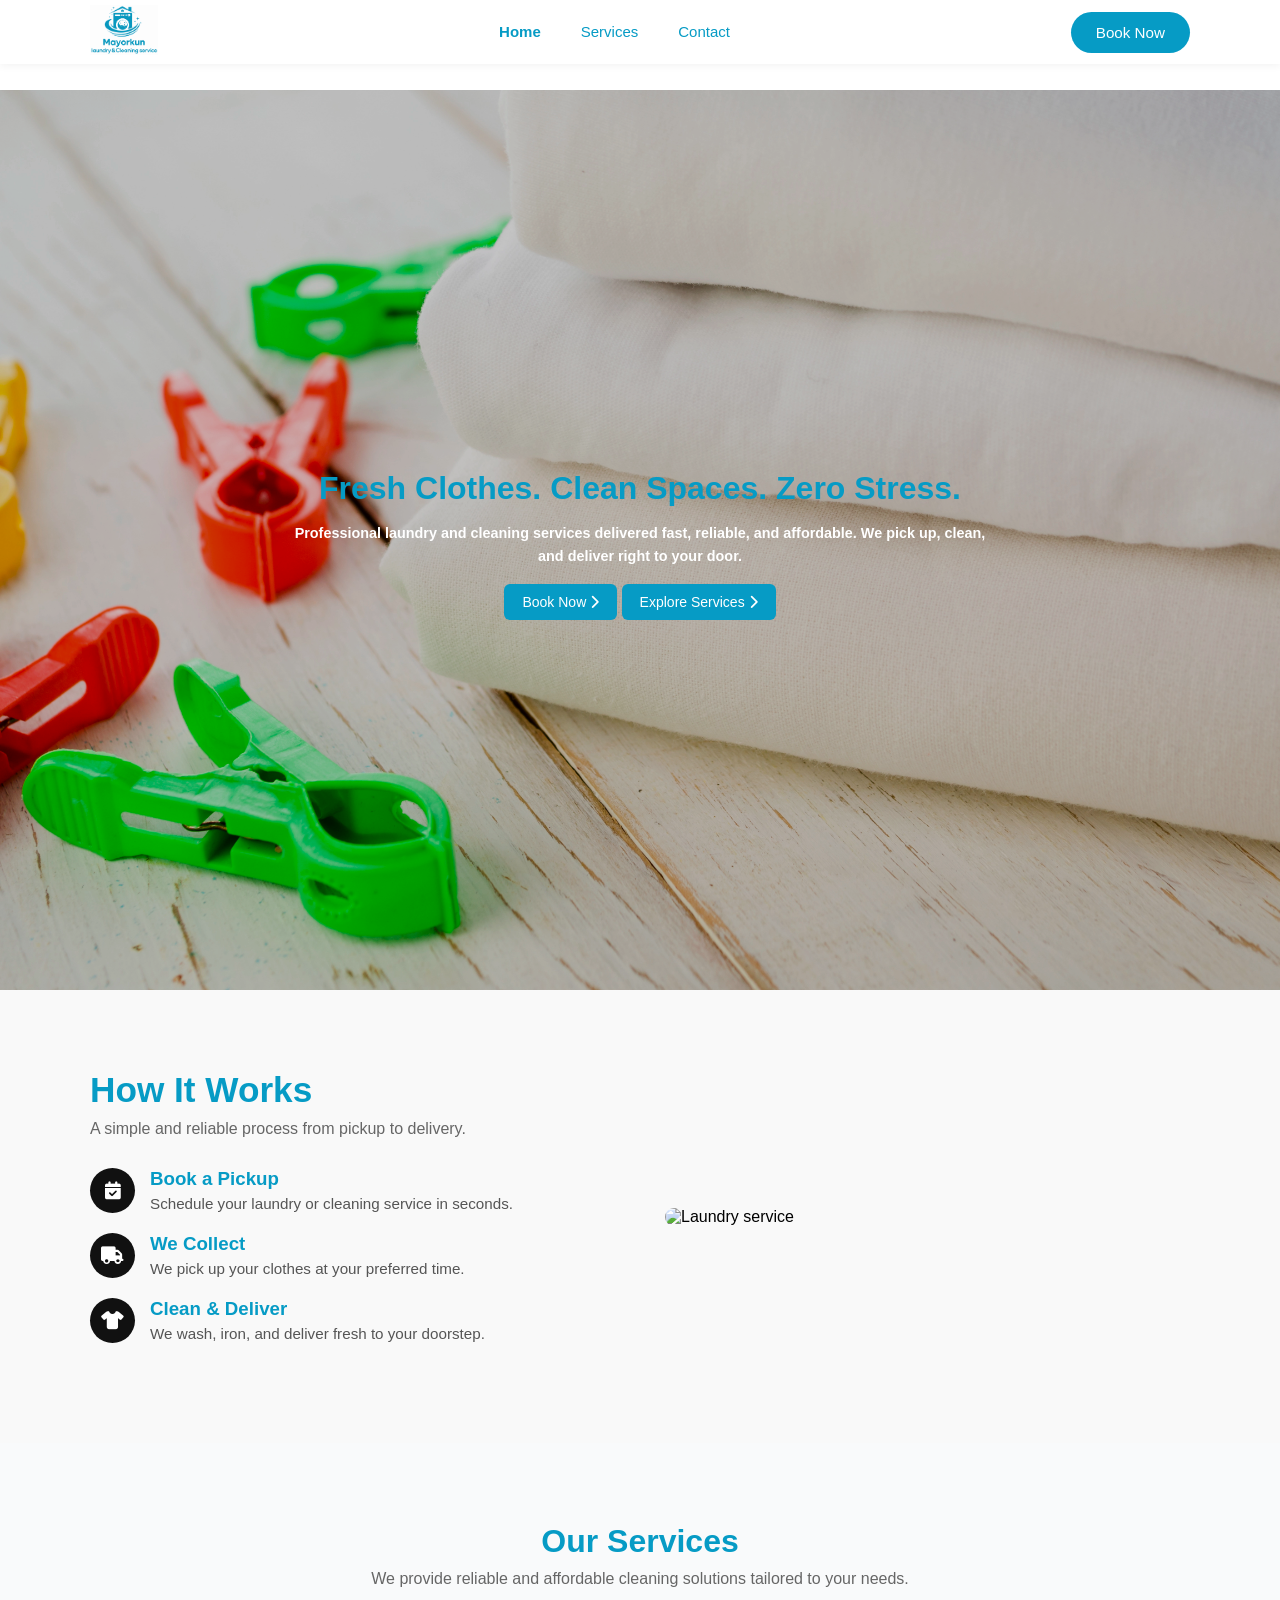
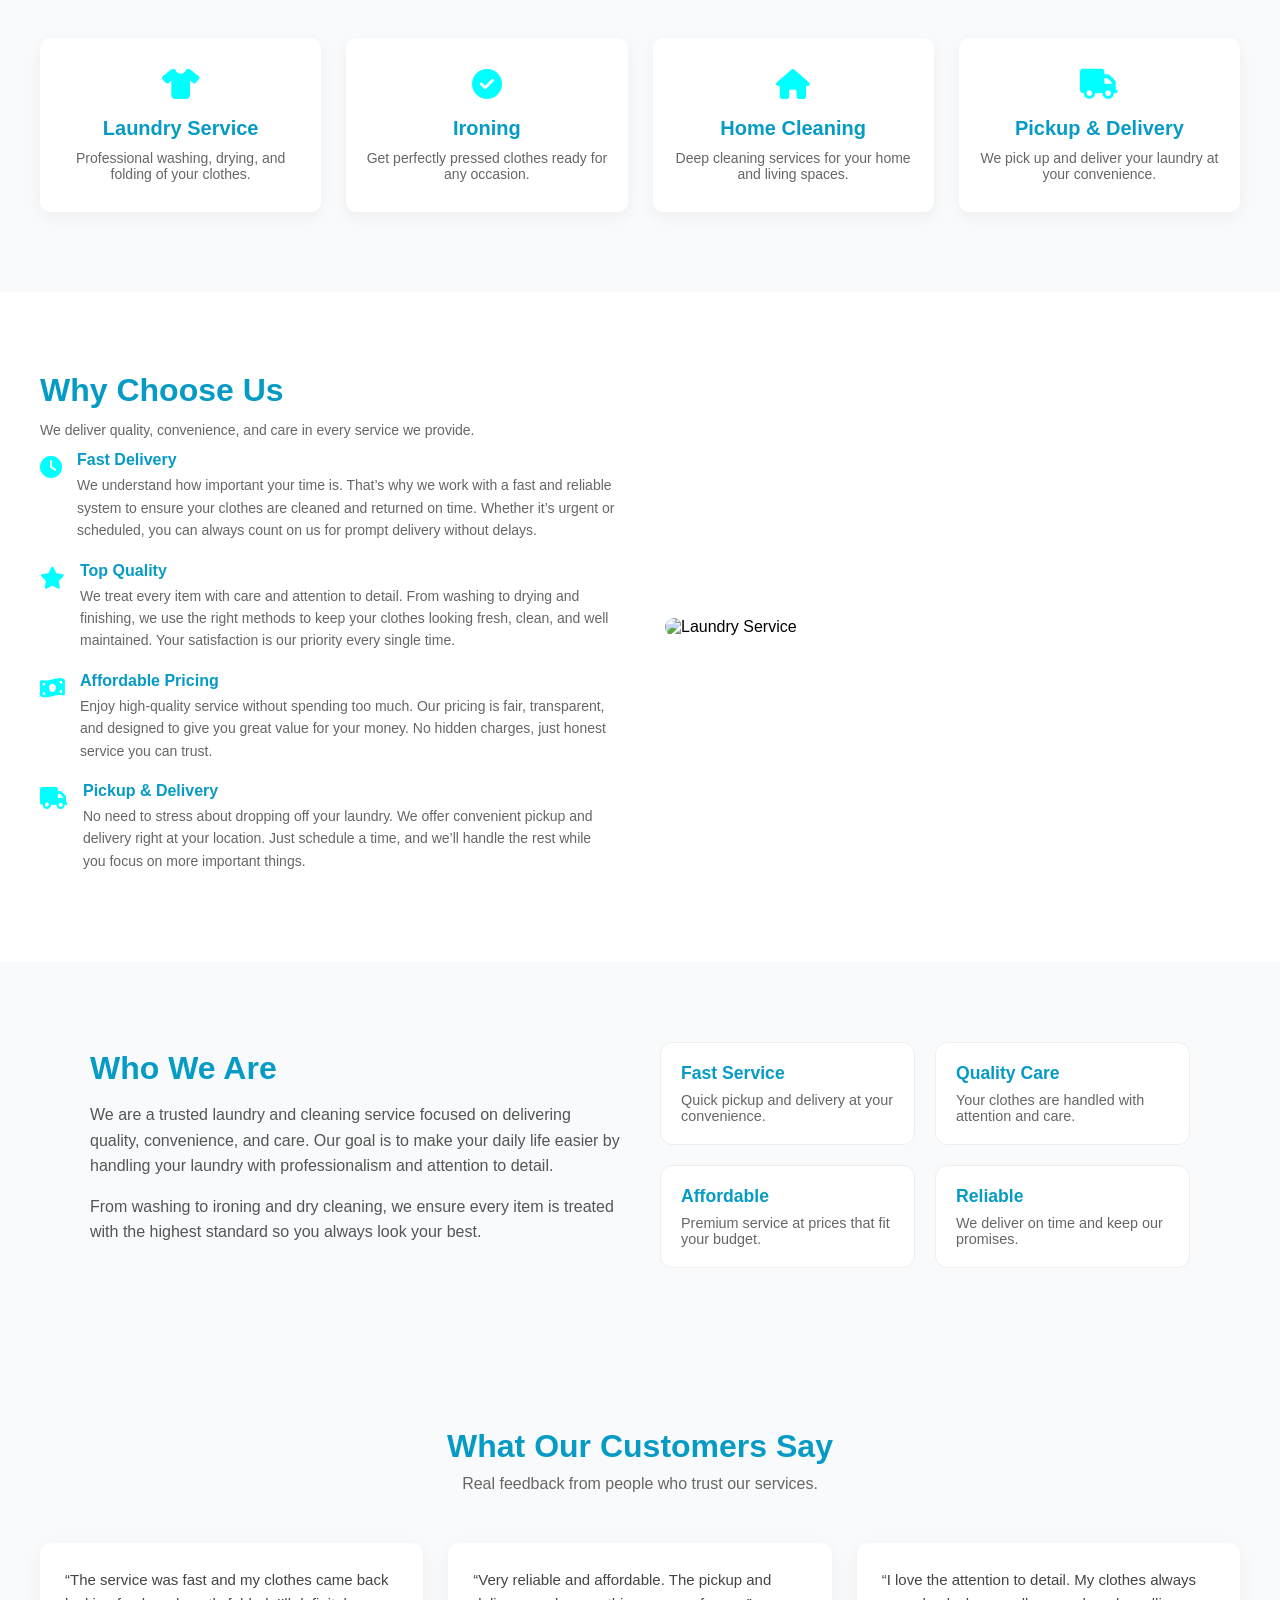
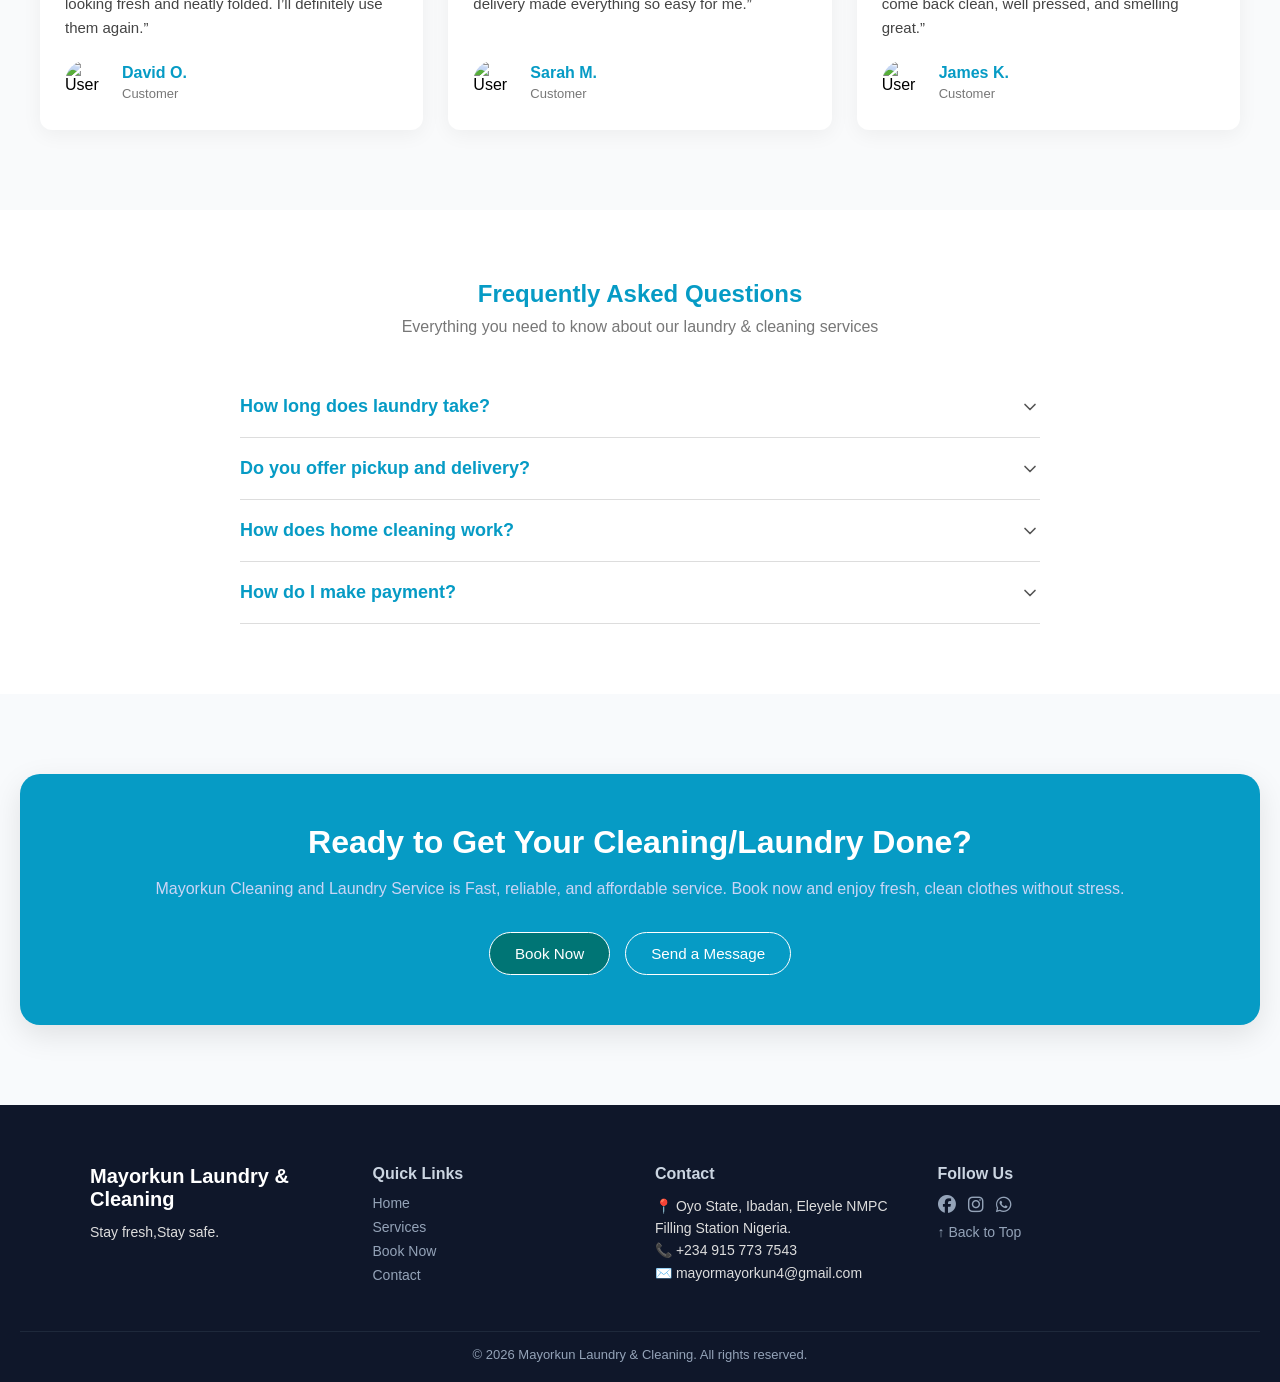
==== commit f1d535a1: "update all" ====
--- a/index.html
+++ b/index.html
@@ -6,7 +6,7 @@
 <title>Mayorkun Laundry & Cleaning Services</title>
 <link rel="stylesheet" href="style.css">
 <link rel="stylesheet" href="https://cdnjs.cloudflare.com/ajax/libs/font-awesome/6.5.1/css/all.min.css">
-<link rel="icon" href="./favicon.ico">
+<link rel="icon" type="image/png" href="./images/favicon.png">
 </head>
 
 <body>
@@ -15,7 +15,7 @@
 
     <!-- LOGO -->
     <div class="logo">
-      <img src="images/Mayorkun logo.png" alt="Mayorkun Logo">
+      <img src="./images/mayo logo.png" alt="Mayorkun Laundry & Cleaning Logo">
     </div>
 
    <nav class="nav" id="navMenu">
@@ -24,7 +24,6 @@
             <li role="listitem"><a href="services.html">Services</a></li>
             <li role="listitem"><a href="Contact.html">Contact</a></li>
           </ul>
-        </nav>
 
       <!-- CTA inside mobile -->
       <a href="booking.html" class="btn mobile-btn">Book Now</a>
--- a/style.css
+++ b/style.css
@@ -1301,7 +1301,7 @@
 
     display: flex;
     flex-direction: column;
-    gap: 5px;
+    gap: 20px;
   }
 
   .desktop-btn {
